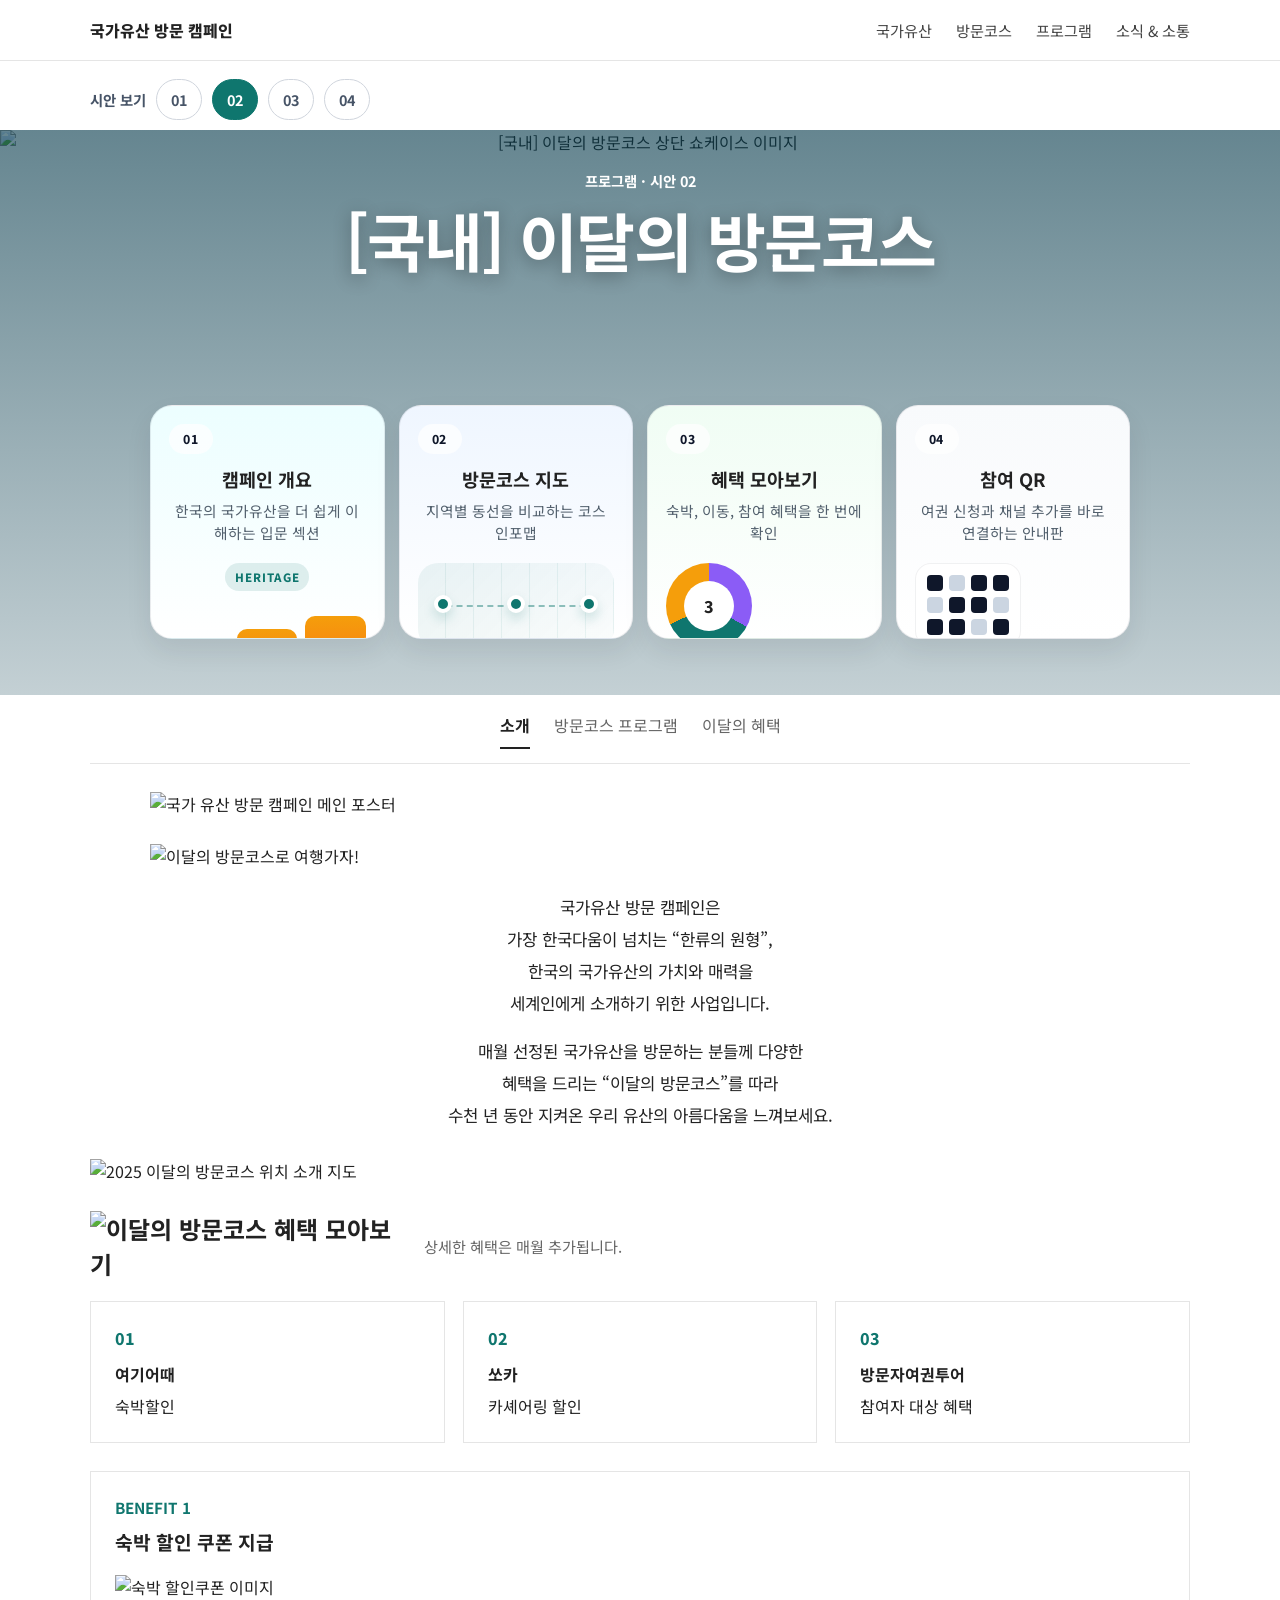
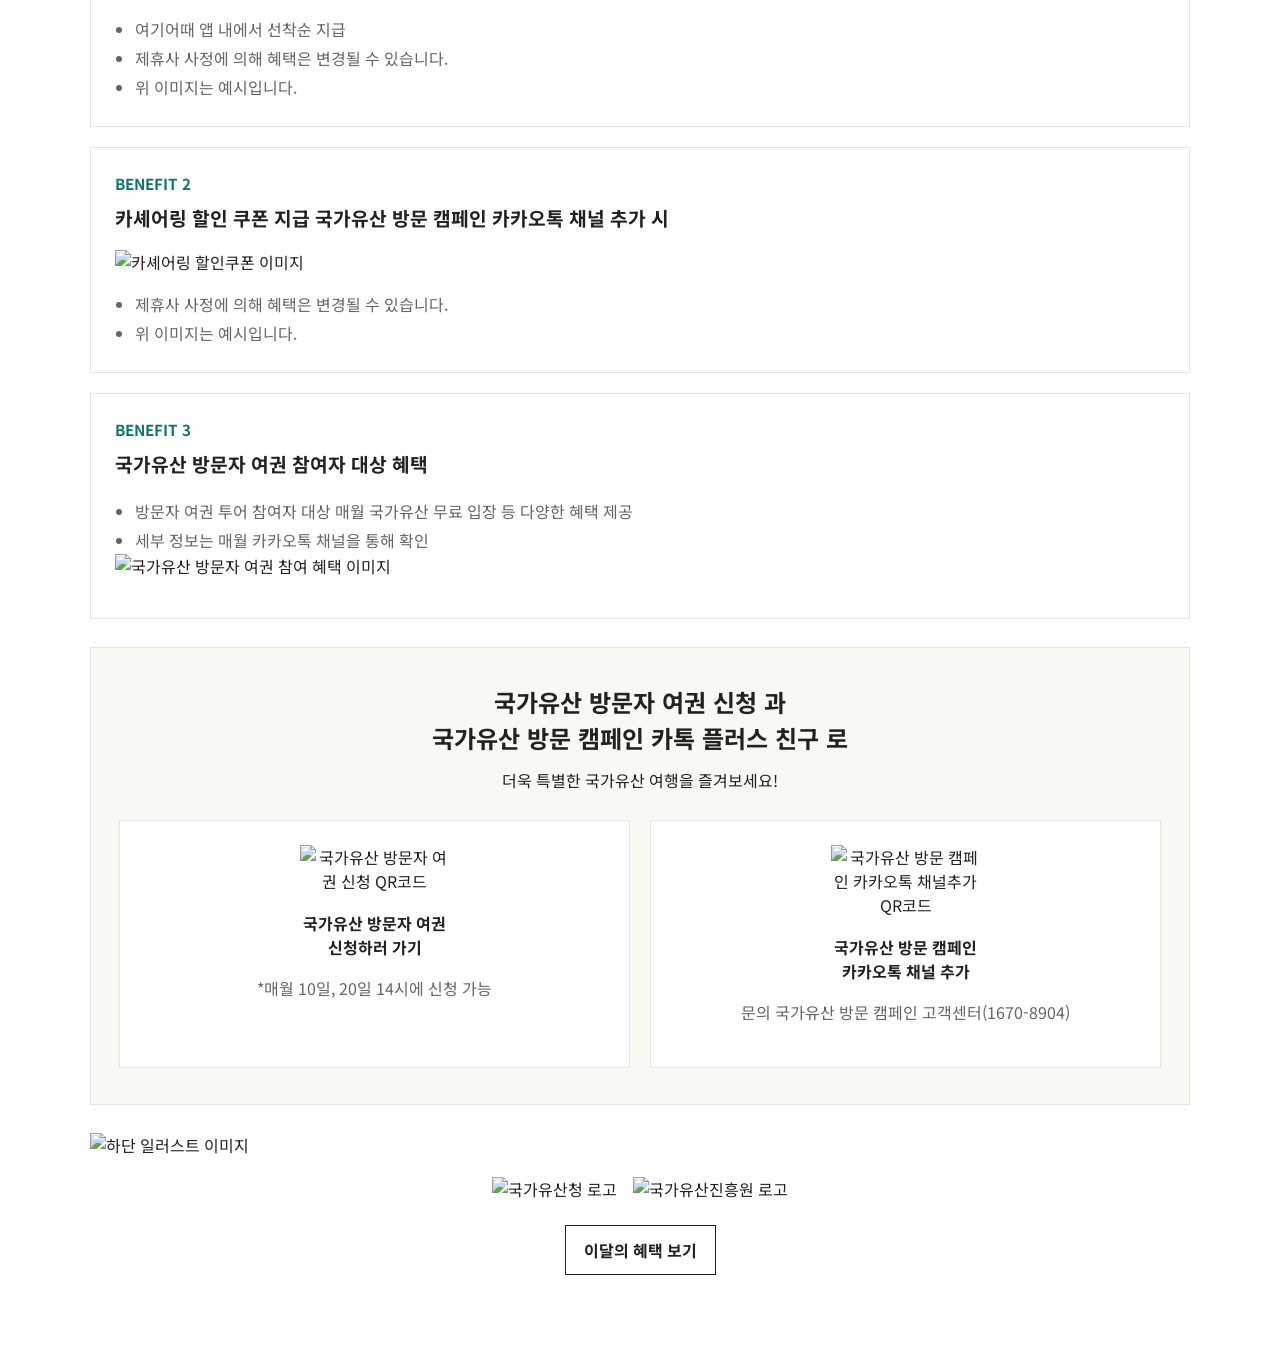
==== page2.html @ 218a5892 "Add four showcase concept pages" ====
<!DOCTYPE html>
<html lang="ko">
<head>
  <meta charset="UTF-8">
  <meta name="viewport" content="width=device-width, initial-scale=1.0">
  <title>시안 02 - [국내] 이달의 방문코스</title>
  <link rel="preconnect" href="https://fonts.googleapis.com">
  <link rel="preconnect" href="https://fonts.gstatic.com" crossorigin>
  <link href="https://fonts.googleapis.com/css2?family=Noto+Sans+KR:wght@400;500;700;800&display=swap" rel="stylesheet">
  <link rel="stylesheet" href="./styles.css">
</head>
<body class="variant-02">
  <header class="site-header">
    <div class="inner">
      <div class="brand">국가유산 방문 캠페인</div>
      <nav class="top-nav">
        <a href="#">국가유산</a>
        <a href="#">방문코스</a>
        <a href="#">프로그램</a>
        <a href="#">소식 &amp; 소통</a>
      </nav>
    </div>
  </header>

  <main class="inner page">
    <nav class="page-switcher" aria-label="시안 페이지 전환">
      <span class="page-switcher-label">시안 보기</span>
      <a href="./index.html">01</a>
      <a class="is-current" href="./page2.html">02</a>
      <a href="./page3.html">03</a>
      <a href="./page4.html">04</a>
    </nav>
    <section class="hero-banner">
      <img
        class="hero-banner-image"
        src="https://www.kh.or.kr/visit/common/getImg.do?key=menu&name=202504/1738727171166.jpg"
        alt="[국내] 이달의 방문코스 상단 쇼케이스 이미지"
      >
      <div class="hero-banner-overlay"></div>
      <div class="breadcrumb hero-breadcrumb">프로그램 · 시안 02</div>
      <h1 class="page-title hero-title">[국내] 이달의 방문코스</h1>
      <nav class="quick-links hero-quick-links" aria-label="페이지 바로가기">
        <a class="quick-card quick-card-overview" href="#section-overview">
          <span class="quick-card-step">01</span>
          <strong class="quick-card-title">캠페인 개요</strong>
          <p class="quick-card-copy">한국의 국가유산을 더 쉽게 이해하는 입문 섹션</p>
          <div class="quick-card-graphic" aria-hidden="true">
            <span class="metric-pill">HERITAGE</span>
            <div class="bar-chart">
              <span style="height: 52%"></span>
              <span style="height: 70%"></span>
              <span style="height: 86%"></span>
            </div>
            <div class="stat-row">
              <b>월간 코스</b>
              <strong>12+</strong>
            </div>
          </div>
        </a>
        <a class="quick-card quick-card-monthly" href="#section-monthly">
          <span class="quick-card-step">02</span>
          <strong class="quick-card-title">방문코스 지도</strong>
          <p class="quick-card-copy">지역별 동선을 비교하는 코스 인포맵</p>
          <div class="quick-card-graphic" aria-hidden="true">
            <div class="route-map">
              <span></span>
              <span></span>
              <span></span>
            </div>
            <div class="stat-row">
              <b>추천 권역</b>
              <strong>4개</strong>
            </div>
          </div>
        </a>
        <a class="quick-card quick-card-benefits" href="#section-benefits">
          <span class="quick-card-step">03</span>
          <strong class="quick-card-title">혜택 모아보기</strong>
          <p class="quick-card-copy">숙박, 이동, 참여 혜택을 한 번에 확인</p>
          <div class="quick-card-graphic" aria-hidden="true">
            <div class="donut-chart">
              <span>3</span>
            </div>
            <div class="legend-row">
              <i></i><b>숙박</b>
              <i></i><b>이동</b>
              <i></i><b>투어</b>
            </div>
          </div>
        </a>
        <a class="quick-card quick-card-qr" href="#section-qr">
          <span class="quick-card-step">04</span>
          <strong class="quick-card-title">참여 QR</strong>
          <p class="quick-card-copy">여권 신청과 채널 추가를 바로 연결하는 안내판</p>
          <div class="quick-card-graphic" aria-hidden="true">
            <div class="qr-grid">
              <span></span><span></span><span></span><span></span>
              <span></span><span></span><span></span><span></span>
              <span></span><span></span><span></span><span></span>
            </div>
            <div class="stat-row">
              <b>참여 동선</b>
              <strong>2 STEP</strong>
            </div>
          </div>
        </a>
      </nav>
    </section>

    <div class="tab-row">
      <a class="is-active" href="#">소개</a>
      <a href="#">방문코스 프로그램</a>
      <a href="#">이달의 혜택</a>
    </div>

    <section id="section-overview" class="poster-block">
      <img
        class="content-image poster-large"
        src="https://www.kh.or.kr/visit/resource/www/img/course_introduction_info_img1.png"
        alt="국가 유산 방문 캠페인 메인 포스터"
      >
    </section>

    <section class="intro-copy">
      <img
        class="content-image title-banner"
        src="https://www.kh.or.kr/visit/resource/www/img/course_introduction_info_title.png"
        alt="이달의 방문코스로 여행가자!"
      >
      <p>국가유산 방문 캠페인은</p>
      <p>가장 한국다움이 넘치는 “한류의 원형”,</p>
      <p>한국의 국가유산의 가치와 매력을</p>
      <p>세계인에게 소개하기 위한 사업입니다.</p>
      <p class="spacer"></p>
      <p>매월 선정된 국가유산을 방문하는 분들께 다양한</p>
      <p>혜택을 드리는 “이달의 방문코스”를 따라</p>
      <p>수천 년 동안 지켜온 우리 유산의 아름다움을 느껴보세요.</p>
    </section>

    <section id="section-monthly" class="map-block">
      <img
        class="content-image map-image"
        src="https://www.kh.or.kr/visit/resource/www/img/course_introduction_map_img1.png"
        alt="2025 이달의 방문코스 위치 소개 지도"
      >
    </section>

    <section id="section-benefits" class="benefit-overview">
      <h2>
        <img
          class="content-image inline-banner"
          src="https://www.kh.or.kr/visit/resource/www/img/course_introduction_coupon_title.png"
          alt="이달의 방문코스 혜택 모아보기"
        >
        <small>상세한 혜택은 매월 추가됩니다.</small>
      </h2>
      <div class="overview-grid">
        <article>
          <span class="num">01</span>
          <strong>여기어때</strong>
          <p>숙박할인</p>
        </article>
        <article>
          <span class="num">02</span>
          <strong>쏘카</strong>
          <p>카셰어링 할인</p>
        </article>
        <article>
          <span class="num">03</span>
          <strong>방문자여권투어</strong>
          <p>참여자 대상 혜택</p>
        </article>
      </div>
    </section>

    <section class="benefit-detail">
      <article class="benefit-card">
        <h3>BENEFIT 1</h3>
        <h4>숙박 할인 쿠폰 지급</h4>
        <img
          class="content-image coupon-image"
          src="https://www.kh.or.kr/visit/resource/www/img/course_introduction_coupon_img1.png"
          alt="숙박 할인쿠폰 이미지"
        >
        <ul>
          <li>여기어때 앱 내에서 선착순 지급</li>
          <li>제휴사 사정에 의해 혜택은 변경될 수 있습니다.</li>
          <li>위 이미지는 예시입니다.</li>
        </ul>
      </article>

      <article class="benefit-card">
        <h3>BENEFIT 2</h3>
        <h4>카셰어링 할인 쿠폰 지급 국가유산 방문 캠페인 카카오톡 채널 추가 시</h4>
        <img
          class="content-image coupon-image"
          src="https://www.kh.or.kr/visit/resource/www/img/course_introduction_coupon_img2.png"
          alt="카셰어링 할인쿠폰 이미지"
        >
        <ul>
          <li>제휴사 사정에 의해 혜택은 변경될 수 있습니다.</li>
          <li>위 이미지는 예시입니다.</li>
        </ul>
      </article>

      <article class="benefit-card">
        <h3>BENEFIT 3</h3>
        <h4>국가유산 방문자 여권 참여자 대상 혜택</h4>
        <ul>
          <li>방문자 여권 투어 참여자 대상 매월 국가유산 무료 입장 등 다양한 혜택 제공</li>
          <li>세부 정보는 매월 카카오톡 채널을 통해 확인</li>
        </ul>
        <img
          class="content-image passport-image"
          src="https://www.kh.or.kr/visit/resource/www/img/course_introduction_coupon_img3.png"
          alt="국가유산 방문자 여권 참여 혜택 이미지"
        >
      </article>
    </section>

    <section id="section-qr" class="join-block">
      <h2>국가유산 방문자 여권 신청 과<br>국가유산 방문 캠페인 카톡 플러스 친구 로</h2>
      <p>더욱 특별한 국가유산 여행을 즐겨보세요!</p>
      <div class="join-grid">
        <article class="join-card">
          <img
            class="qr-image"
            src="https://www.kh.or.kr/visit/resource/www/img/course_introduction_qr_img1.png"
            alt="국가유산 방문자 여권 신청 QR코드"
          >
          <strong>국가유산 방문자 여권<br>신청하러 가기</strong>
          <p>*매월 10일, 20일 14시에 신청 가능</p>
        </article>
        <article class="join-card">
          <img
            class="qr-image"
            src="https://www.kh.or.kr/visit/resource/www/img/course_introduction_qr_img2.png"
            alt="국가유산 방문 캠페인 카카오톡 채널추가 QR코드"
          >
          <strong>국가유산 방문 캠페인<br>카카오톡 채널 추가</strong>
          <p>문의 국가유산 방문 캠페인 고객센터(1670-8904)</p>
        </article>
      </div>
    </section>

    <section class="footer-logos">
      <img
        class="content-image tree-image"
        src="https://www.kh.or.kr/visit/resource/www/img/course_introduction_f_icon1.png"
        alt="하단 일러스트 이미지"
      >
      <div class="logo-row">
        <img
          class="content-image footer-logo"
          src="https://www.kh.or.kr/visit/resource/www/img/course_introduction_f_icon2.png"
          alt="국가유산청 로고"
        >
        <img
          class="content-image footer-logo"
          src="https://www.kh.or.kr/visit/resource/www/img/course_introduction_f_icon3.png"
          alt="국가유산진흥원 로고"
        >
      </div>
      <a class="benefit-link" href="#">이달의 혜택 보기</a>
    </section>
  </main>
</body>
</html>
---- styles.css ----
:root {
  --bg: #fff;
  --text: #222;
  --muted: #666;
  --line: #e5e5e5;
  --accent: #0f766e;
}

* {
  box-sizing: border-box;
}

body {
  margin: 0;
  color: var(--text);
  font-family: "Noto Sans KR", sans-serif;
  background: var(--bg);
  scroll-behavior: smooth;
}

a {
  color: inherit;
  text-decoration: none;
}

.inner {
  width: min(1100px, calc(100% - 32px));
  margin: 0 auto;
}

.site-header {
  border-bottom: 1px solid var(--line);
  background: #fff;
}

.site-header .inner {
  display: flex;
  align-items: center;
  justify-content: space-between;
  gap: 20px;
  padding: 18px 0;
}

.brand {
  font-weight: 800;
}

.top-nav {
  display: flex;
  gap: 24px;
  color: #444;
  font-size: 0.95rem;
}

.page {
  padding: 0 0 80px;
}

.page-switcher {
  display: flex;
  flex-wrap: wrap;
  gap: 10px;
  align-items: center;
  margin: 18px 0 10px;
}

.page-switcher-label {
  color: #475467;
  font-size: 0.9rem;
  font-weight: 700;
}

.page-switcher a {
  padding: 9px 14px;
  border: 1px solid #d0d5dd;
  border-radius: 999px;
  background: #fff;
  color: #475467;
  font-size: 0.9rem;
  font-weight: 700;
}

.page-switcher a.is-current {
  border-color: var(--accent);
  background: var(--accent);
  color: #fff;
}

.hero-banner {
  position: relative;
  overflow: hidden;
  display: flex;
  flex-direction: column;
  justify-content: center;
  align-items: center;
  min-height: clamp(360px, 42vw, 520px);
  margin-left: calc(50% - 50vw);
  margin-right: calc(50% - 50vw);
  padding: 40px 24px 56px;
  text-align: center;
}

.hero-banner-image,
.hero-banner-overlay {
  position: absolute;
  inset: 0;
}

.hero-banner-image {
  width: 100%;
  height: 100%;
  object-fit: cover;
}

.hero-banner-overlay {
  background: linear-gradient(rgba(0, 0, 0, 0.38), rgba(0, 0, 0, 0.24));
}

body.variant-02 .hero-banner-overlay {
  background: linear-gradient(rgba(7, 59, 76, 0.62), rgba(7, 59, 76, 0.24));
}

body.variant-03 .hero-banner-overlay {
  background: linear-gradient(rgba(58, 28, 113, 0.5), rgba(20, 24, 82, 0.2));
}

body.variant-04 .hero-banner-overlay {
  background: linear-gradient(rgba(120, 53, 15, 0.42), rgba(20, 83, 45, 0.22));
}

.breadcrumb {
  color: var(--muted);
  font-size: 0.95rem;
}

.hero-breadcrumb,
.hero-title {
  color: #fff;
}

.hero-breadcrumb,
.hero-title {
  position: relative;
  z-index: 1;
}

.hero-breadcrumb {
  margin-bottom: 12px;
  font-size: 0.9rem;
  font-weight: 700;
}

.page-title {
  margin: 10px 0 0;
  font-size: 2rem;
}

.hero-title {
  margin: 0;
  font-size: clamp(2.2rem, 5vw, 4.25rem);
  line-height: 1.15;
  letter-spacing: -0.03em;
  text-shadow: 0 4px 18px rgba(0, 0, 0, 0.32);
}

.tab-row {
  display: flex;
  justify-content: center;
  gap: 24px;
  padding: 18px 0 14px;
  border-bottom: 1px solid var(--line);
}

.tab-row a {
  padding-bottom: 10px;
  color: var(--muted);
}

.tab-row .is-active {
  color: var(--text);
  font-weight: 700;
  border-bottom: 2px solid var(--text);
}

.quick-links {
  display: grid;
  grid-template-columns: repeat(4, minmax(0, 1fr));
  gap: 14px;
}

.hero-quick-links {
  position: relative;
  z-index: 1;
  width: min(980px, 100%);
  margin-top: 128px;
}

.quick-card {
  position: relative;
  display: flex;
  flex-direction: column;
  aspect-ratio: 1 / 1;
  min-height: 0;
  padding: 18px;
  overflow: hidden;
  border: 1px solid rgba(17, 24, 39, 0.08);
  border-radius: 22px;
  box-shadow: 0 12px 26px rgba(20, 28, 35, 0.08);
  transition: transform 0.2s ease, box-shadow 0.2s ease, border-color 0.2s ease;
}

.quick-card:hover {
  transform: translateY(-4px);
  border-color: rgba(15, 118, 110, 0.26);
  box-shadow: 0 18px 38px rgba(20, 28, 35, 0.14);
}

.quick-card-overview {
  background: linear-gradient(180deg, #fefaf3, #fff);
}

.quick-card-monthly {
  background: linear-gradient(180deg, #f3fbf9, #fff);
}

.quick-card-benefits {
  background: linear-gradient(180deg, #f7f4ff, #fff);
}

.quick-card-qr {
  background: linear-gradient(180deg, #f3f8ff, #fff);
}

body.variant-02 .quick-card-overview {
  background: linear-gradient(180deg, #ecfeff, #fff);
}

body.variant-02 .quick-card-monthly {
  background: linear-gradient(180deg, #eff6ff, #fff);
}

body.variant-02 .quick-card-benefits {
  background: linear-gradient(180deg, #f0fdf4, #fff);
}

body.variant-02 .quick-card-qr {
  background: linear-gradient(180deg, #f8fafc, #fff);
}

body.variant-03 .quick-card-overview {
  background: linear-gradient(180deg, #fff1f2, #fff);
}

body.variant-03 .quick-card-monthly {
  background: linear-gradient(180deg, #faf5ff, #fff);
}

body.variant-03 .quick-card-benefits {
  background: linear-gradient(180deg, #fef3c7, #fff);
}

body.variant-03 .quick-card-qr {
  background: linear-gradient(180deg, #eef2ff, #fff);
}

body.variant-04 .quick-card-overview {
  background: linear-gradient(180deg, #fffbeb, #fff);
}

body.variant-04 .quick-card-monthly {
  background: linear-gradient(180deg, #ecfccb, #fff);
}

body.variant-04 .quick-card-benefits {
  background: linear-gradient(180deg, #ede9fe, #fff);
}

body.variant-04 .quick-card-qr {
  background: linear-gradient(180deg, #f0f9ff, #fff);
}

.quick-card-step {
  display: inline-flex;
  align-items: center;
  justify-content: center;
  width: fit-content;
  min-width: 44px;
  padding: 6px 10px;
  border-radius: 999px;
  background: rgba(255, 255, 255, 0.72);
  color: #0f172a;
  font-size: 0.76rem;
  font-weight: 800;
  letter-spacing: 0.08em;
}

.quick-card-title {
  display: block;
  margin-top: 14px;
  font-size: 1.15rem;
  line-height: 1.3;
}

.quick-card-copy {
  margin: 8px 0 0;
  color: #52606d;
  font-size: 0.92rem;
  line-height: 1.55;
}

.quick-card-graphic {
  margin-top: auto;
  padding-top: 18px;
}

.metric-pill {
  display: inline-flex;
  padding: 6px 10px;
  border-radius: 999px;
  background: rgba(15, 118, 110, 0.12);
  color: var(--accent);
  font-size: 0.72rem;
  font-weight: 800;
  letter-spacing: 0.08em;
}

.bar-chart {
  display: flex;
  align-items: end;
  gap: 8px;
  height: 78px;
  margin-top: 14px;
}

.bar-chart span {
  flex: 1;
  border-radius: 10px 10px 4px 4px;
  background: linear-gradient(180deg, #f59e0b, #f97316);
}

.route-map {
  position: relative;
  height: 86px;
  border-radius: 20px;
  background:
    linear-gradient(135deg, rgba(15, 118, 110, 0.08), rgba(15, 118, 110, 0.02)),
    repeating-linear-gradient(90deg, transparent 0 27px, rgba(15, 118, 110, 0.08) 27px 28px);
}

.route-map::before {
  position: absolute;
  left: 18px;
  right: 18px;
  top: 42px;
  height: 2px;
  border-top: 2px dashed rgba(15, 118, 110, 0.45);
  content: "";
}

.route-map span {
  position: absolute;
  top: 32px;
  width: 18px;
  height: 18px;
  border: 4px solid #fff;
  border-radius: 50%;
  background: #0f766e;
  box-shadow: 0 6px 12px rgba(15, 118, 110, 0.18);
}

.route-map span:nth-child(1) {
  left: 16px;
}

.route-map span:nth-child(2) {
  left: calc(50% - 9px);
}

.route-map span:nth-child(3) {
  right: 16px;
}

.donut-chart {
  display: grid;
  place-items: center;
  width: 86px;
  height: 86px;
  margin-bottom: 12px;
  border-radius: 50%;
  background: conic-gradient(#8b5cf6 0 33%, #0f766e 33% 68%, #f59e0b 68% 100%);
}

.donut-chart span {
  display: grid;
  place-items: center;
  width: 50px;
  height: 50px;
  border-radius: 50%;
  background: #fff;
  font-weight: 800;
}

.legend-row {
  display: grid;
  grid-template-columns: repeat(3, auto);
  gap: 8px 10px;
  align-items: center;
  color: #475467;
  font-size: 0.82rem;
}

.legend-row i {
  width: 10px;
  height: 10px;
  border-radius: 50%;
  background: #8b5cf6;
}

.legend-row i:nth-of-type(2) {
  background: #0f766e;
}

.legend-row i:nth-of-type(3) {
  background: #f59e0b;
}

.qr-grid {
  display: grid;
  grid-template-columns: repeat(4, 16px);
  gap: 6px;
  width: fit-content;
  padding: 12px;
  border-radius: 16px;
  background: #fff;
  box-shadow: inset 0 0 0 1px rgba(15, 23, 42, 0.06);
}

.qr-grid span {
  width: 16px;
  height: 16px;
  border-radius: 4px;
  background: #0f172a;
}

.qr-grid span:nth-child(2),
.qr-grid span:nth-child(5),
.qr-grid span:nth-child(8),
.qr-grid span:nth-child(11) {
  background: #cbd5e1;
}

.stat-row {
  display: flex;
  align-items: end;
  justify-content: space-between;
  margin-top: 14px;
  padding-top: 12px;
  border-top: 1px solid rgba(15, 23, 42, 0.08);
}

.stat-row b {
  color: #52606d;
  font-size: 0.82rem;
}

.stat-row strong {
  font-size: 1.1rem;
  letter-spacing: -0.02em;
}

.poster-block,
.map-block,
.benefit-overview,
.benefit-detail,
.join-block,
.footer-logos,
.intro-copy {
  margin-top: 28px;
}

.content-image {
  display: block;
  max-width: 100%;
}

.poster-large,
.title-banner {
  width: 100%;
  max-width: 980px;
  margin: 0 auto;
}

.title-banner {
  margin-bottom: 24px;
}

.intro-copy p {
  margin: 0;
  line-height: 1.9;
  text-align: center;
  font-size: 1.05rem;
}

.intro-copy .spacer {
  height: 16px;
}

.map-image {
  width: 100%;
}

.benefit-overview h2 {
  display: flex;
  align-items: center;
  gap: 14px;
  flex-wrap: wrap;
  margin: 0 0 20px;
}

.inline-banner {
  width: 320px;
}

.benefit-overview small {
  color: var(--muted);
  font-size: 0.95rem;
  font-weight: 400;
}

.overview-grid {
  display: grid;
  grid-template-columns: repeat(3, 1fr);
  gap: 18px;
}

.overview-grid article,
.benefit-card,
.join-card {
  padding: 24px;
  border: 1px solid var(--line);
  background: #fff;
}

.num {
  display: inline-block;
  margin-bottom: 12px;
  color: var(--accent);
  font-weight: 800;
}

.overview-grid strong,
.benefit-card h4,
.join-card strong {
  display: block;
}

.overview-grid p {
  margin: 8px 0 0;
}

.benefit-detail {
  display: grid;
  gap: 20px;
}

.benefit-card h3 {
  margin: 0 0 10px;
  color: var(--accent);
  font-size: 0.95rem;
}

.benefit-card h4 {
  margin: 0 0 18px;
  font-size: 1.2rem;
  line-height: 1.5;
}

.coupon-image,
.passport-image {
  width: auto;
  max-width: 100%;
  margin-bottom: 16px;
}

.benefit-card ul {
  margin: 0;
  padding-left: 20px;
  color: var(--muted);
  line-height: 1.8;
}

.join-block {
  padding: 36px 28px;
  background: #faf8f2;
  border: 1px solid var(--line);
}

.join-block h2 {
  margin: 0;
  text-align: center;
  line-height: 1.5;
}

.join-block > p {
  margin: 12px 0 0;
  text-align: center;
}

.join-grid {
  display: grid;
  grid-template-columns: repeat(2, 1fr);
  gap: 20px;
  margin-top: 28px;
}

.join-card {
  text-align: center;
}

.qr-image {
  display: block;
  width: 150px;
  max-width: 100%;
  margin: 0 auto 18px;
}

.join-card p {
  color: var(--muted);
  line-height: 1.7;
}

.tree-image {
  width: auto;
  max-width: 100%;
  margin: 0 auto;
}

.logo-row {
  display: flex;
  justify-content: center;
  gap: 16px;
  margin-top: 20px;
}

.footer-logo {
  width: auto;
  max-height: 56px;
}

.benefit-link {
  display: block;
  width: fit-content;
  margin: 24px auto 0;
  padding: 12px 18px;
  border: 1px solid #222;
  font-weight: 700;
}

@media (max-width: 768px) {
  .top-nav,
  .tab-row,
  .overview-grid,
  .join-grid,
  .quick-links {
    display: grid;
    grid-template-columns: 1fr;
  }

  .site-header .inner {
    align-items: flex-start;
    flex-direction: column;
  }

  .page-switcher {
    gap: 8px;
  }

  .hero-banner {
    min-height: 280px;
    padding: 28px 18px 36px;
  }

  .hero-quick-links {
    margin-top: 120px;
  }

  .quick-card {
    min-height: 0;
  }
}
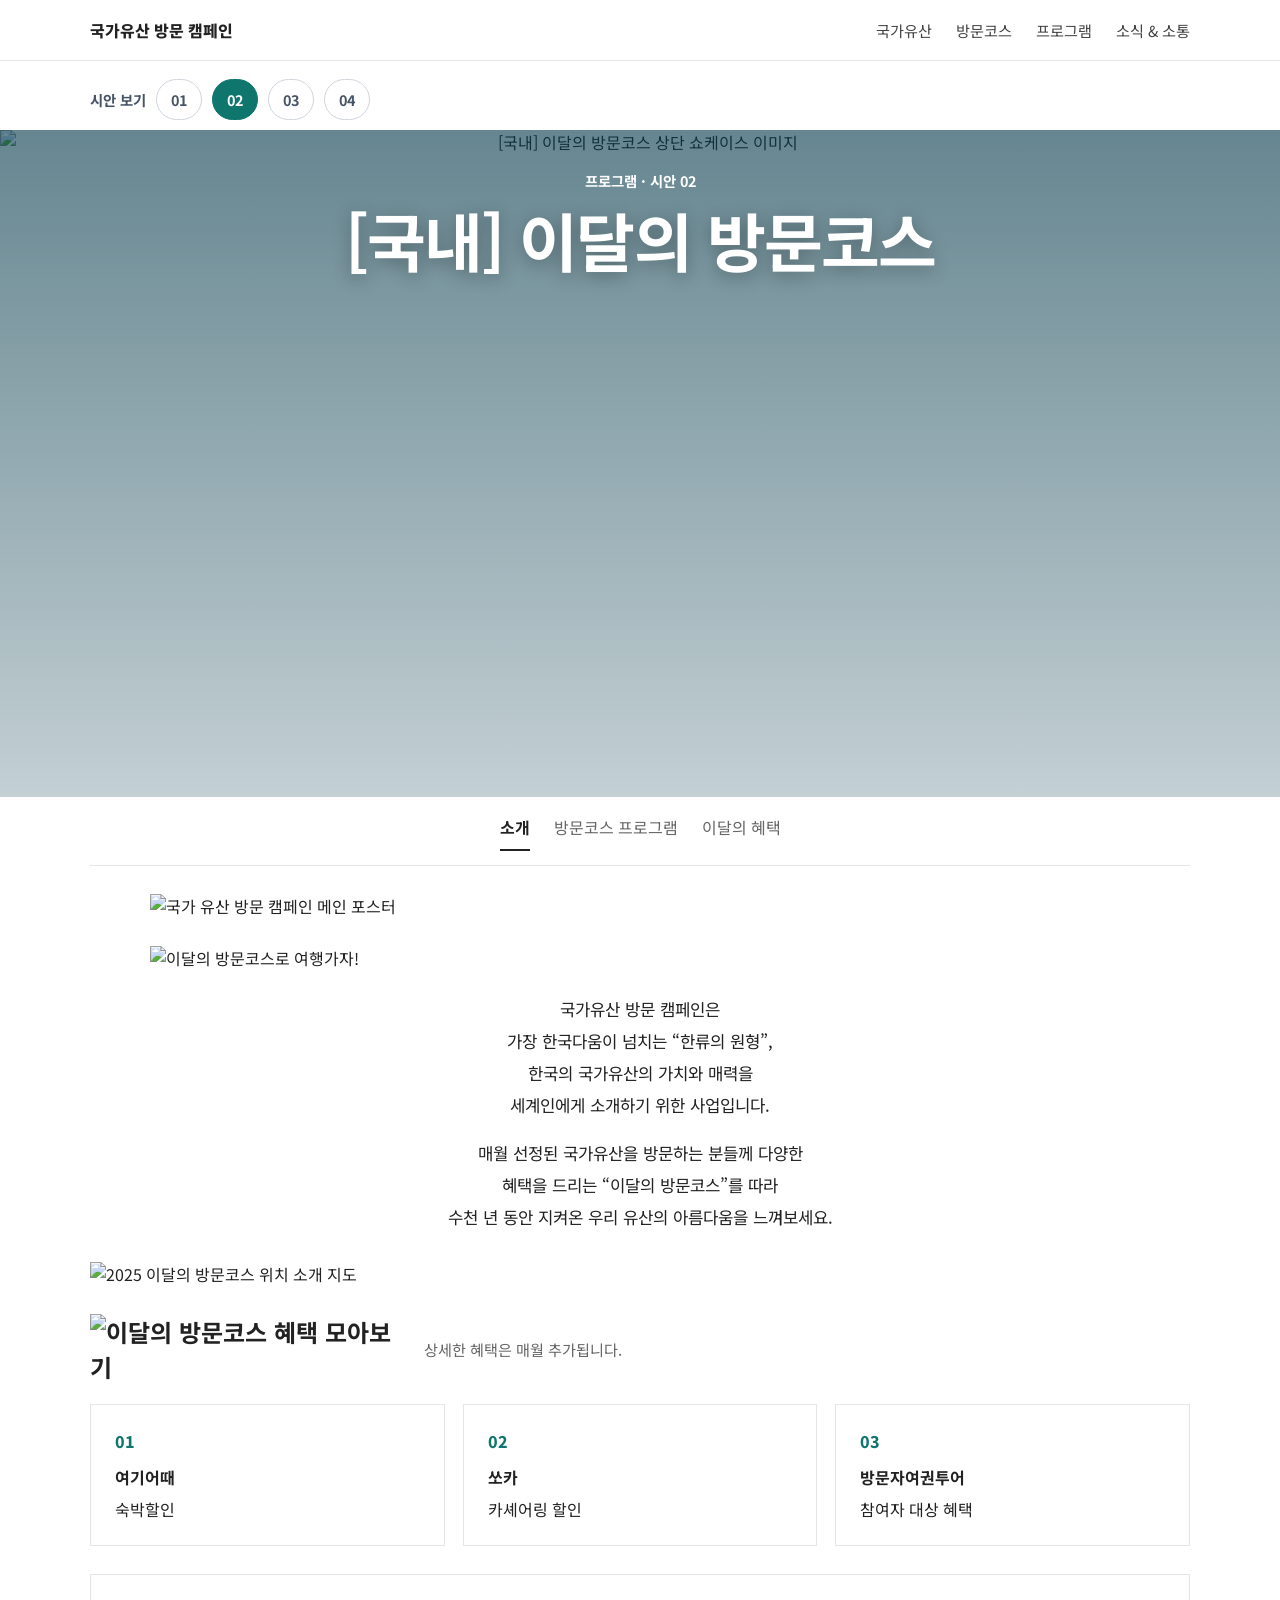
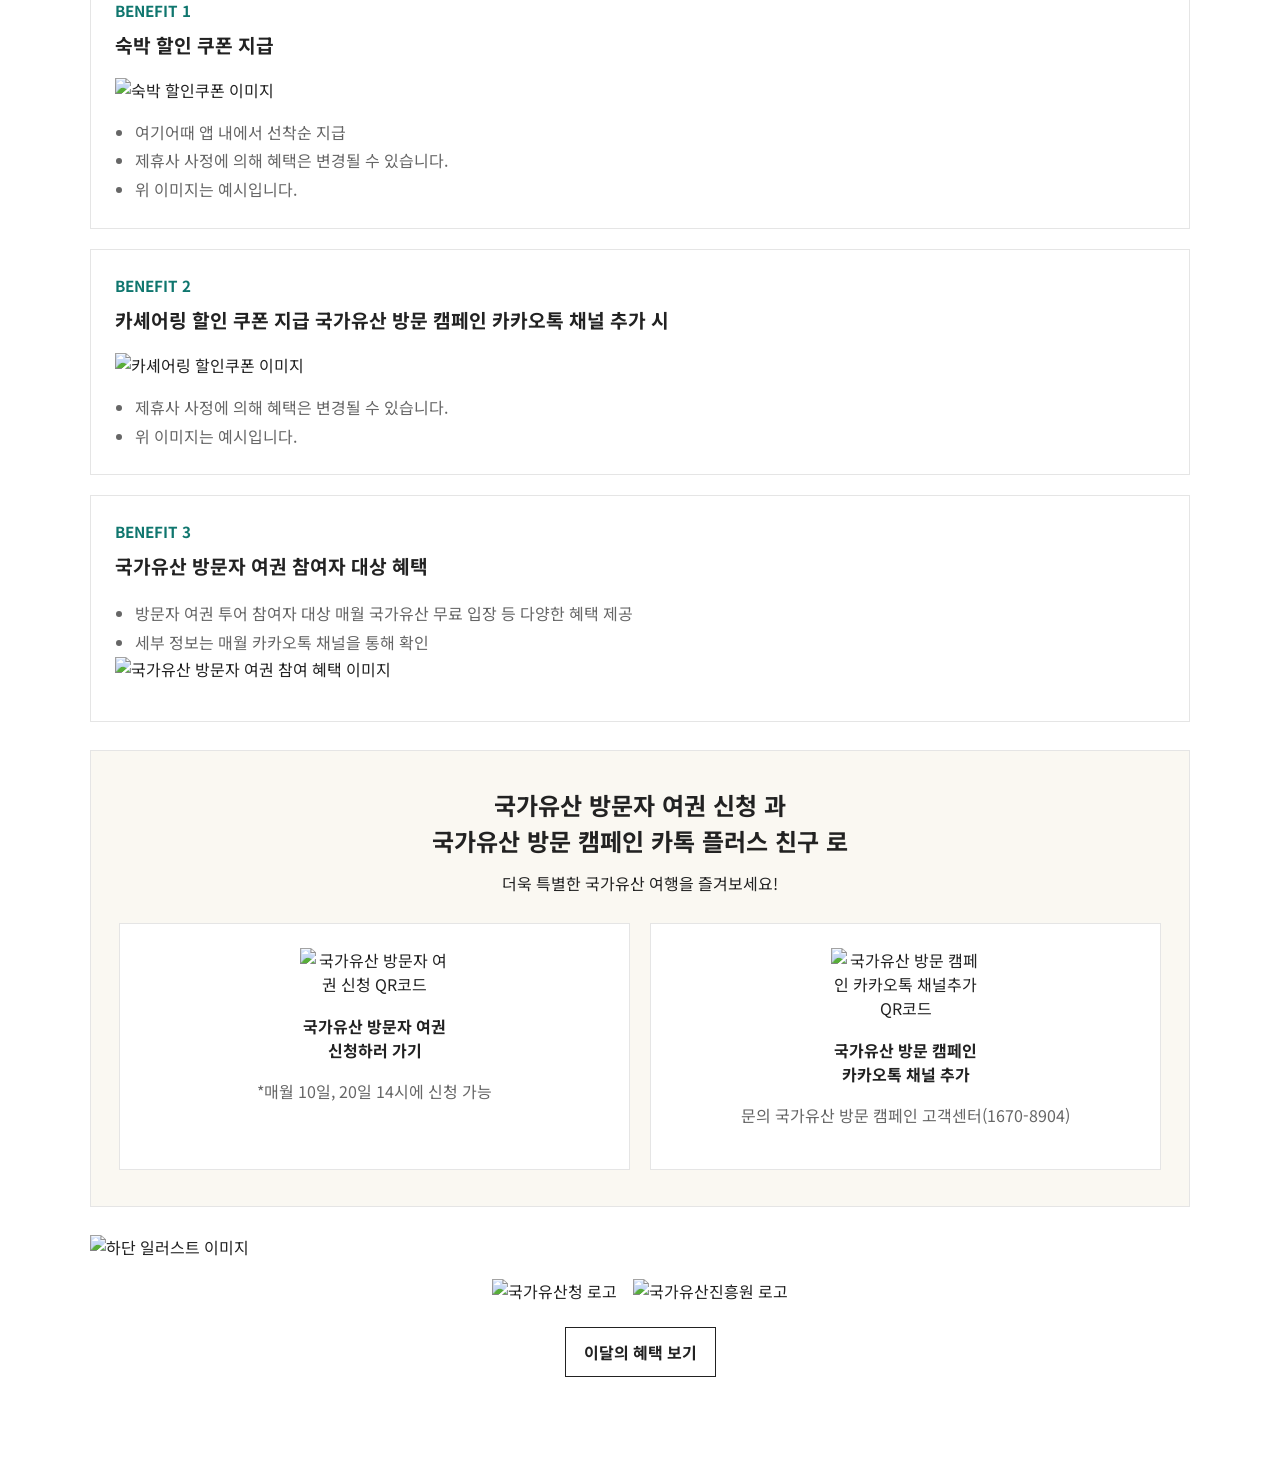
==== commit 3eb95e18: "Convert concept 02 into rolling showcase" ====
--- a/page2.html
+++ b/page2.html
@@ -39,72 +39,123 @@
       <div class="hero-banner-overlay"></div>
       <div class="breadcrumb hero-breadcrumb">프로그램 · 시안 02</div>
       <h1 class="page-title hero-title">[국내] 이달의 방문코스</h1>
-      <nav class="quick-links hero-quick-links" aria-label="페이지 바로가기">
-        <a class="quick-card quick-card-overview" href="#section-overview">
-          <span class="quick-card-step">01</span>
-          <strong class="quick-card-title">캠페인 개요</strong>
-          <p class="quick-card-copy">한국의 국가유산을 더 쉽게 이해하는 입문 섹션</p>
-          <div class="quick-card-graphic" aria-hidden="true">
-            <span class="metric-pill">HERITAGE</span>
-            <div class="bar-chart">
-              <span style="height: 52%"></span>
-              <span style="height: 70%"></span>
-              <span style="height: 86%"></span>
-            </div>
-            <div class="stat-row">
-              <b>월간 코스</b>
-              <strong>12+</strong>
-            </div>
-          </div>
-        </a>
-        <a class="quick-card quick-card-monthly" href="#section-monthly">
-          <span class="quick-card-step">02</span>
-          <strong class="quick-card-title">방문코스 지도</strong>
-          <p class="quick-card-copy">지역별 동선을 비교하는 코스 인포맵</p>
-          <div class="quick-card-graphic" aria-hidden="true">
-            <div class="route-map">
-              <span></span>
-              <span></span>
-              <span></span>
-            </div>
-            <div class="stat-row">
-              <b>추천 권역</b>
-              <strong>4개</strong>
-            </div>
-          </div>
-        </a>
-        <a class="quick-card quick-card-benefits" href="#section-benefits">
-          <span class="quick-card-step">03</span>
-          <strong class="quick-card-title">혜택 모아보기</strong>
-          <p class="quick-card-copy">숙박, 이동, 참여 혜택을 한 번에 확인</p>
-          <div class="quick-card-graphic" aria-hidden="true">
-            <div class="donut-chart">
-              <span>3</span>
-            </div>
-            <div class="legend-row">
-              <i></i><b>숙박</b>
-              <i></i><b>이동</b>
-              <i></i><b>투어</b>
-            </div>
-          </div>
-        </a>
-        <a class="quick-card quick-card-qr" href="#section-qr">
-          <span class="quick-card-step">04</span>
-          <strong class="quick-card-title">참여 QR</strong>
-          <p class="quick-card-copy">여권 신청과 채널 추가를 바로 연결하는 안내판</p>
-          <div class="quick-card-graphic" aria-hidden="true">
-            <div class="qr-grid">
-              <span></span><span></span><span></span><span></span>
-              <span></span><span></span><span></span><span></span>
-              <span></span><span></span><span></span><span></span>
-            </div>
-            <div class="stat-row">
-              <b>참여 동선</b>
-              <strong>2 STEP</strong>
-            </div>
-          </div>
-        </a>
-      </nav>
+      <section class="rolling-showcase" aria-label="쇼케이스 롤링 배너">
+        <article class="rolling-slide rolling-slide-overview">
+          <div class="rolling-copy">
+            <span class="rolling-eyebrow">01 EXPERIENCE</span>
+            <h2>캠페인 개요</h2>
+            <p>이달의 방문코스 전체 흐름과 핵심 메시지를 큰 화면에서 먼저 보여주는 인트로 시안입니다.</p>
+            <strong>#HERITAGE INTRO</strong>
+          </div>
+          <div class="rolling-visual rolling-visual-overview" aria-hidden="true">
+            <div class="visual-panel visual-panel-wide">
+              <span class="metric-pill">MONTHLY FLOW</span>
+              <div class="bar-chart">
+                <span style="height: 38%"></span>
+                <span style="height: 54%"></span>
+                <span style="height: 72%"></span>
+                <span style="height: 88%"></span>
+              </div>
+            </div>
+            <div class="visual-panel visual-panel-tall">
+              <div class="stat-row">
+                <b>대표 코스</b>
+                <strong>12+</strong>
+              </div>
+              <div class="mini-grid">
+                <span></span><span></span><span></span><span></span>
+              </div>
+            </div>
+          </div>
+        </article>
+
+        <article class="rolling-slide rolling-slide-monthly">
+          <div class="rolling-copy">
+            <span class="rolling-eyebrow">02 ROUTE MAP</span>
+            <h2>방문코스 지도</h2>
+            <p>권역별 이동 동선과 주요 포인트를 강조해서 방문 흐름이 한눈에 보이도록 구성한 시안입니다.</p>
+            <strong>#REGION MAP</strong>
+          </div>
+          <div class="rolling-visual rolling-visual-map" aria-hidden="true">
+            <div class="visual-panel visual-panel-wide">
+              <div class="route-map route-map-large">
+                <span></span>
+                <span></span>
+                <span></span>
+              </div>
+            </div>
+            <div class="visual-panel visual-panel-tall">
+              <div class="route-stack">
+                <span></span>
+                <span></span>
+                <span></span>
+              </div>
+              <div class="stat-row">
+                <b>추천 권역</b>
+                <strong>4개</strong>
+              </div>
+            </div>
+          </div>
+        </article>
+
+        <article class="rolling-slide rolling-slide-benefits">
+          <div class="rolling-copy">
+            <span class="rolling-eyebrow">03 SPECIAL BENEFIT</span>
+            <h2>혜택 모아보기</h2>
+            <p>숙박, 이동, 참여 혜택의 비중을 크게 보여주면서 제휴 혜택을 빠르게 인지하게 만드는 시안입니다.</p>
+            <strong>#BENEFIT BOARD</strong>
+          </div>
+          <div class="rolling-visual rolling-visual-benefit" aria-hidden="true">
+            <div class="visual-panel visual-panel-wide">
+              <div class="donut-chart donut-chart-large">
+                <span>3</span>
+              </div>
+              <div class="legend-row legend-row-wide">
+                <i></i><b>숙박</b>
+                <i></i><b>이동</b>
+                <i></i><b>투어</b>
+              </div>
+            </div>
+            <div class="visual-panel visual-panel-tall">
+              <div class="benefit-ticket">
+                <em>COUPON</em>
+                <strong>20,000</strong>
+              </div>
+            </div>
+          </div>
+        </article>
+
+        <article class="rolling-slide rolling-slide-qr">
+          <div class="rolling-copy">
+            <span class="rolling-eyebrow">04 QR ENTRY</span>
+            <h2>참여 QR</h2>
+            <p>방문자 여권 신청과 카카오톡 채널 연결을 메인 행동으로 두고 진입 동선을 직접 안내하는 시안입니다.</p>
+            <strong>#2 STEP ENTRY</strong>
+          </div>
+          <div class="rolling-visual rolling-visual-qr" aria-hidden="true">
+            <div class="visual-panel visual-panel-wide">
+              <div class="qr-grid qr-grid-large">
+                <span></span><span></span><span></span><span></span><span></span><span></span>
+                <span></span><span></span><span></span><span></span><span></span><span></span>
+                <span></span><span></span><span></span><span></span><span></span><span></span>
+                <span></span><span></span><span></span><span></span><span></span><span></span>
+                <span></span><span></span><span></span><span></span><span></span><span></span>
+                <span></span><span></span><span></span><span></span><span></span><span></span>
+              </div>
+            </div>
+            <div class="visual-panel visual-panel-tall">
+              <div class="step-board">
+                <span>STEP 1</span>
+                <span>STEP 2</span>
+              </div>
+              <div class="stat-row">
+                <b>참여 동선</b>
+                <strong>2 STEP</strong>
+              </div>
+            </div>
+          </div>
+        </article>
+      </section>
     </section>
 
     <div class="tab-row">
--- a/styles.css
+++ b/styles.css
@@ -120,6 +120,11 @@
   background: linear-gradient(rgba(7, 59, 76, 0.62), rgba(7, 59, 76, 0.24));
 }
 
+body.variant-02 .hero-banner {
+  align-items: stretch;
+  padding-bottom: 72px;
+}
+
 body.variant-03 .hero-banner-overlay {
   background: linear-gradient(rgba(58, 28, 113, 0.5), rgba(20, 24, 82, 0.2));
 }
@@ -193,6 +198,245 @@
   z-index: 1;
   width: min(980px, 100%);
   margin-top: 128px;
+}
+
+.rolling-showcase {
+  position: relative;
+  z-index: 1;
+  width: min(1240px, 100%);
+  height: min(31vw, 430px);
+  min-height: 340px;
+  margin-top: 52px;
+}
+
+.rolling-slide {
+  position: absolute;
+  inset: 0;
+  display: grid;
+  grid-template-columns: minmax(240px, 0.9fr) minmax(0, 1.6fr);
+  gap: 20px;
+  align-items: stretch;
+  padding: 26px 30px;
+  border-radius: 28px;
+  background: linear-gradient(90deg, rgba(252, 237, 242, 0.96), rgba(234, 243, 255, 0.9));
+  box-shadow: 0 28px 60px rgba(5, 26, 46, 0.2);
+  opacity: 0;
+  transform: translateY(16px) scale(0.985);
+  animation: rolling-showcase 16s infinite;
+  pointer-events: none;
+}
+
+.rolling-slide:nth-child(2) {
+  animation-delay: 4s;
+}
+
+.rolling-slide:nth-child(3) {
+  animation-delay: 8s;
+}
+
+.rolling-slide:nth-child(4) {
+  animation-delay: 12s;
+}
+
+.rolling-copy {
+  display: flex;
+  flex-direction: column;
+  justify-content: center;
+  color: #111827;
+  text-align: left;
+}
+
+.rolling-copy h2 {
+  margin: 0 0 16px;
+  font-size: clamp(2rem, 3.6vw, 3.4rem);
+  line-height: 1.05;
+  letter-spacing: -0.04em;
+}
+
+.rolling-copy p {
+  margin: 0;
+  font-size: 1rem;
+  line-height: 1.6;
+}
+
+.rolling-copy strong {
+  margin-top: 14px;
+  color: #667085;
+  font-size: 1rem;
+}
+
+.rolling-eyebrow {
+  margin-bottom: 18px;
+  color: #f43f5e;
+  font-size: 0.92rem;
+  font-weight: 800;
+  letter-spacing: 0.08em;
+}
+
+.rolling-visual {
+  display: grid;
+  grid-template-columns: minmax(0, 1.25fr) minmax(220px, 0.75fr);
+  gap: 18px;
+}
+
+.visual-panel {
+  display: flex;
+  flex-direction: column;
+  justify-content: center;
+  border-radius: 24px;
+  overflow: hidden;
+  background: rgba(255, 255, 255, 0.86);
+  box-shadow: inset 0 0 0 1px rgba(15, 23, 42, 0.05);
+}
+
+.visual-panel-wide {
+  padding: 28px;
+}
+
+.visual-panel-tall {
+  padding: 24px;
+}
+
+.rolling-visual-overview .bar-chart {
+  height: 180px;
+}
+
+.mini-grid {
+  display: grid;
+  grid-template-columns: repeat(2, 1fr);
+  gap: 10px;
+  margin-top: 18px;
+}
+
+.mini-grid span {
+  aspect-ratio: 1 / 1;
+  border-radius: 16px;
+  background: linear-gradient(135deg, rgba(15, 118, 110, 0.14), rgba(245, 158, 11, 0.18));
+}
+
+.route-map-large {
+  height: 220px;
+}
+
+.route-stack {
+  display: grid;
+  gap: 12px;
+}
+
+.route-stack span {
+  height: 52px;
+  border-radius: 16px;
+  background: linear-gradient(90deg, rgba(14, 165, 233, 0.14), rgba(15, 118, 110, 0.16));
+}
+
+.donut-chart-large {
+  width: 150px;
+  height: 150px;
+  margin: 0 auto 18px;
+}
+
+.donut-chart-large span {
+  width: 86px;
+  height: 86px;
+  font-size: 1.4rem;
+}
+
+.legend-row-wide {
+  justify-content: center;
+}
+
+.benefit-ticket {
+  padding: 26px 22px;
+  border-radius: 24px;
+  background: linear-gradient(135deg, #ff5a5f, #ef4444);
+  color: #fff;
+  text-align: left;
+}
+
+.benefit-ticket em {
+  display: block;
+  font-style: normal;
+  font-size: 0.86rem;
+  font-weight: 700;
+  letter-spacing: 0.08em;
+}
+
+.benefit-ticket strong {
+  display: block;
+  margin-top: 10px;
+  font-size: clamp(2rem, 3vw, 3rem);
+  line-height: 1;
+}
+
+.qr-grid-large {
+  grid-template-columns: repeat(6, 22px);
+  gap: 8px;
+  padding: 18px;
+  margin: 0 auto;
+}
+
+.qr-grid-large span {
+  width: 22px;
+  height: 22px;
+}
+
+.step-board {
+  display: grid;
+  gap: 12px;
+}
+
+.step-board span {
+  display: grid;
+  place-items: center;
+  height: 74px;
+  border-radius: 18px;
+  background: linear-gradient(135deg, rgba(59, 130, 246, 0.15), rgba(99, 102, 241, 0.14));
+  color: #1d4ed8;
+  font-size: 1rem;
+  font-weight: 800;
+}
+
+.rolling-slide-overview {
+  background: linear-gradient(90deg, rgba(255, 243, 224, 0.96), rgba(255, 255, 255, 0.92));
+}
+
+.rolling-slide-monthly {
+  background: linear-gradient(90deg, rgba(233, 250, 245, 0.96), rgba(236, 246, 255, 0.92));
+}
+
+.rolling-slide-benefits {
+  background: linear-gradient(90deg, rgba(245, 240, 255, 0.96), rgba(255, 247, 237, 0.92));
+}
+
+.rolling-slide-qr {
+  background: linear-gradient(90deg, rgba(239, 246, 255, 0.96), rgba(243, 244, 246, 0.92));
+}
+
+@keyframes rolling-showcase {
+  0% {
+    opacity: 0;
+    transform: translateY(16px) scale(0.985);
+  }
+
+  4% {
+    opacity: 1;
+    transform: translateY(0) scale(1);
+  }
+
+  21% {
+    opacity: 1;
+    transform: translateY(0) scale(1);
+  }
+
+  25% {
+    opacity: 0;
+    transform: translateY(-8px) scale(1.01);
+  }
+
+  100% {
+    opacity: 0;
+    transform: translateY(-8px) scale(1.01);
+  }
 }
 
 .quick-card {
@@ -680,6 +924,31 @@
     padding: 28px 18px 36px;
   }
 
+  .rolling-showcase {
+    height: auto;
+    min-height: 0;
+    margin-top: 26px;
+  }
+
+  .rolling-slide {
+    position: relative;
+    grid-template-columns: 1fr;
+    height: auto;
+    min-height: 0;
+    padding: 22px;
+    opacity: 1;
+    transform: none;
+    animation: none;
+  }
+
+  .rolling-slide + .rolling-slide {
+    margin-top: 14px;
+  }
+
+  .rolling-visual {
+    grid-template-columns: 1fr;
+  }
+
   .hero-quick-links {
     margin-top: 120px;
   }
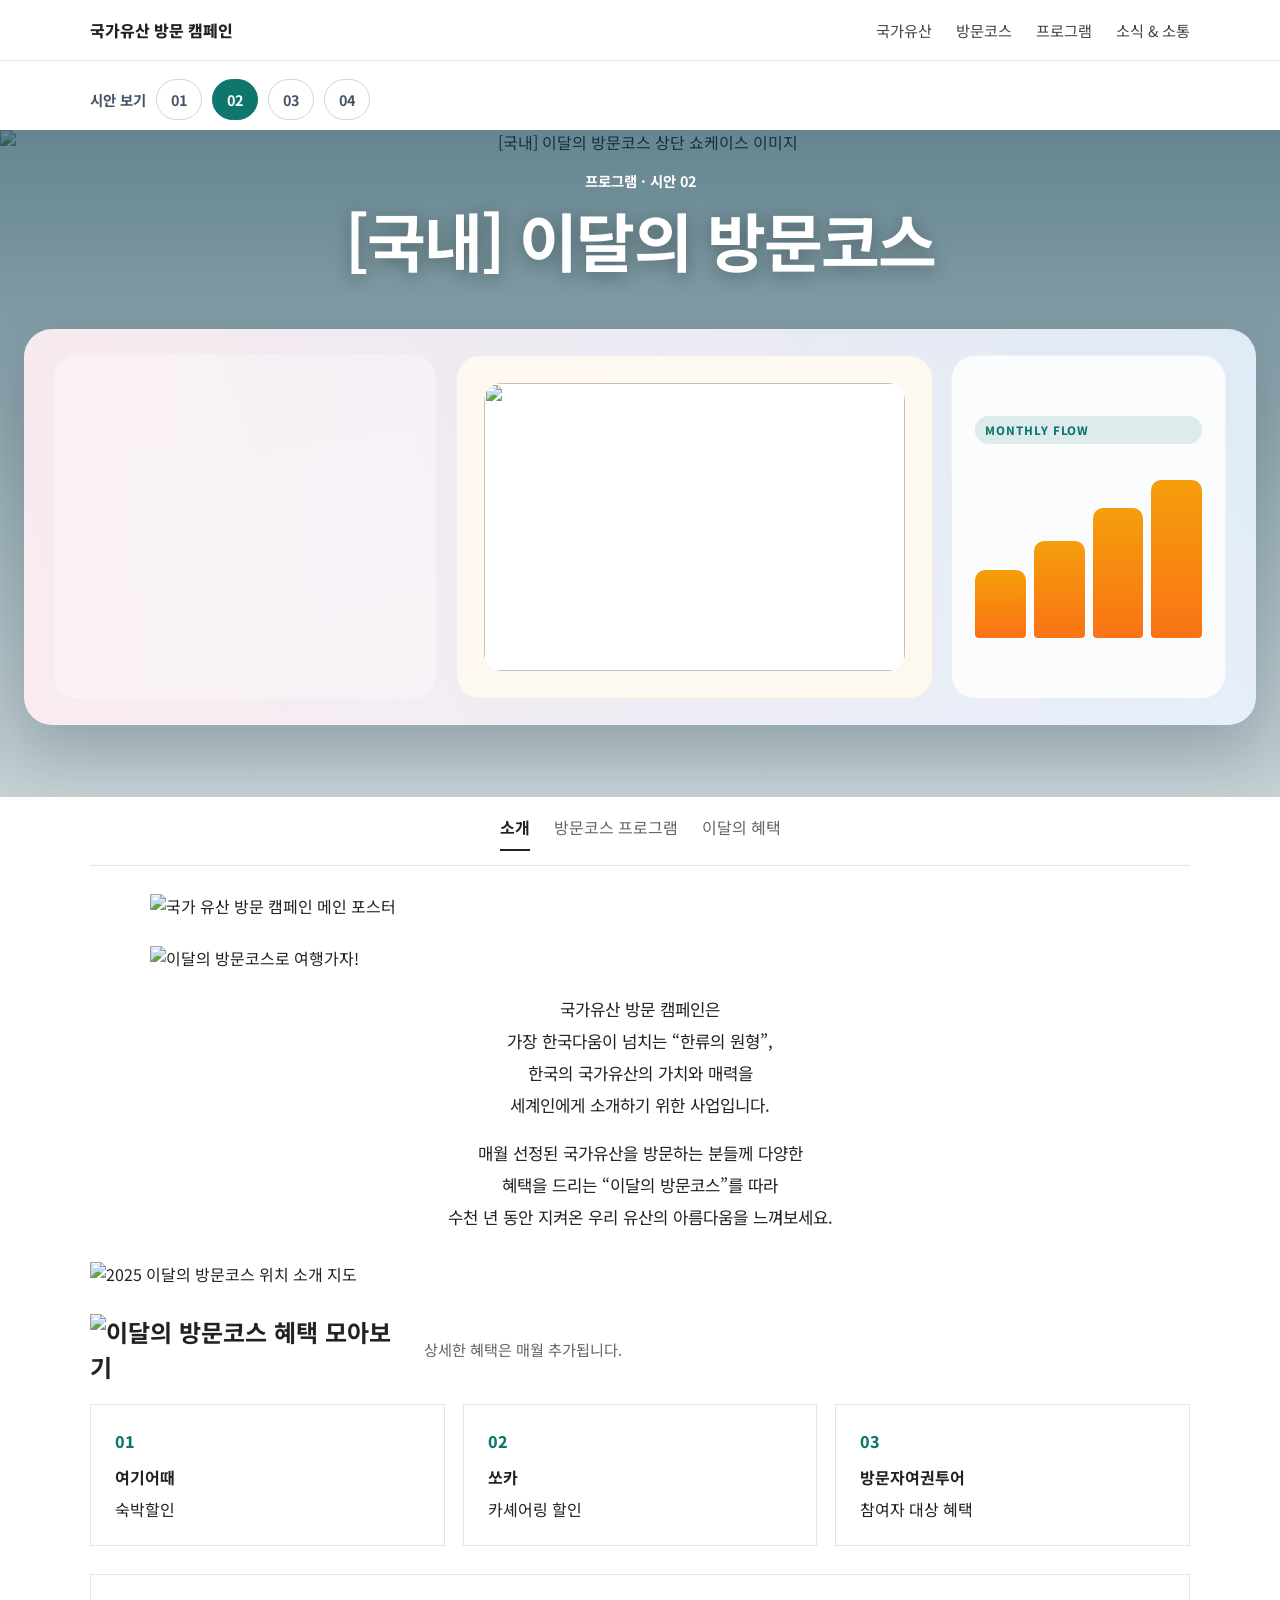
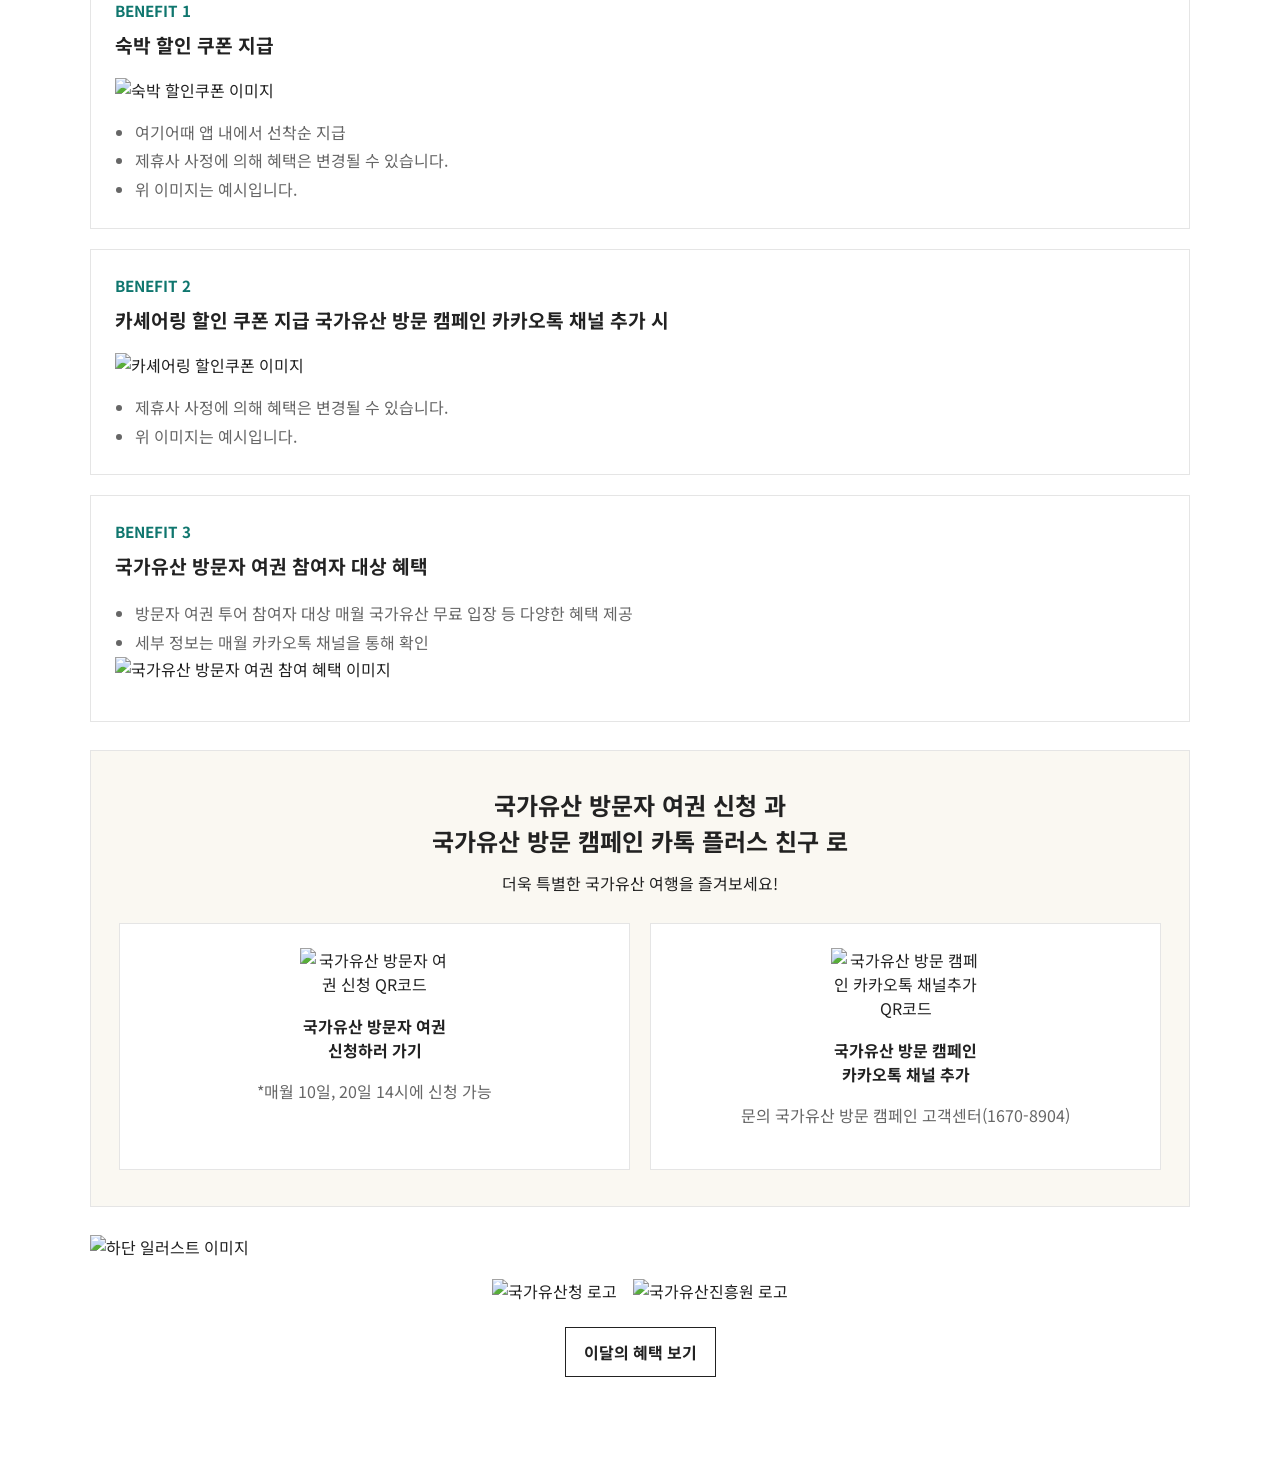
==== commit 8674c0e8: "Animate concept 02 with horizontal showcase" ====
--- a/page2.html
+++ b/page2.html
@@ -39,122 +39,89 @@
       <div class="hero-banner-overlay"></div>
       <div class="breadcrumb hero-breadcrumb">프로그램 · 시안 02</div>
       <h1 class="page-title hero-title">[국내] 이달의 방문코스</h1>
-      <section class="rolling-showcase" aria-label="쇼케이스 롤링 배너">
-        <article class="rolling-slide rolling-slide-overview">
-          <div class="rolling-copy">
+      <section class="rolling-showcase rolling-showcase-horizontal" aria-label="쇼케이스 롤링 배너">
+        <div class="rolling-copy-stage">
+          <article class="rolling-copy-card">
             <span class="rolling-eyebrow">01 EXPERIENCE</span>
             <h2>캠페인 개요</h2>
-            <p>이달의 방문코스 전체 흐름과 핵심 메시지를 큰 화면에서 먼저 보여주는 인트로 시안입니다.</p>
+            <p>이달의 방문코스 전체 흐름과 핵심 메시지를 한 번에 보여주는 인트로 장면입니다.</p>
             <strong>#HERITAGE INTRO</strong>
-          </div>
-          <div class="rolling-visual rolling-visual-overview" aria-hidden="true">
-            <div class="visual-panel visual-panel-wide">
-              <span class="metric-pill">MONTHLY FLOW</span>
-              <div class="bar-chart">
-                <span style="height: 38%"></span>
-                <span style="height: 54%"></span>
-                <span style="height: 72%"></span>
-                <span style="height: 88%"></span>
-              </div>
-            </div>
-            <div class="visual-panel visual-panel-tall">
-              <div class="stat-row">
-                <b>대표 코스</b>
-                <strong>12+</strong>
-              </div>
-              <div class="mini-grid">
-                <span></span><span></span><span></span><span></span>
-              </div>
-            </div>
-          </div>
-        </article>
-
-        <article class="rolling-slide rolling-slide-monthly">
-          <div class="rolling-copy">
+          </article>
+          <article class="rolling-copy-card">
             <span class="rolling-eyebrow">02 ROUTE MAP</span>
             <h2>방문코스 지도</h2>
-            <p>권역별 이동 동선과 주요 포인트를 강조해서 방문 흐름이 한눈에 보이도록 구성한 시안입니다.</p>
+            <p>대표 권역과 방문 흐름을 지도형 비주얼로 보여주면서 전체 동선을 자연스럽게 안내합니다.</p>
             <strong>#REGION MAP</strong>
-          </div>
-          <div class="rolling-visual rolling-visual-map" aria-hidden="true">
-            <div class="visual-panel visual-panel-wide">
-              <div class="route-map route-map-large">
-                <span></span>
-                <span></span>
-                <span></span>
-              </div>
-            </div>
-            <div class="visual-panel visual-panel-tall">
-              <div class="route-stack">
-                <span></span>
-                <span></span>
-                <span></span>
-              </div>
-              <div class="stat-row">
-                <b>추천 권역</b>
-                <strong>4개</strong>
-              </div>
-            </div>
-          </div>
-        </article>
-
-        <article class="rolling-slide rolling-slide-benefits">
-          <div class="rolling-copy">
+          </article>
+          <article class="rolling-copy-card">
             <span class="rolling-eyebrow">03 SPECIAL BENEFIT</span>
             <h2>혜택 모아보기</h2>
-            <p>숙박, 이동, 참여 혜택의 비중을 크게 보여주면서 제휴 혜택을 빠르게 인지하게 만드는 시안입니다.</p>
+            <p>숙박, 이동, 참여 혜택을 핵심 숫자와 함께 크게 보여줘 프로모션 인지가 빠른 시안입니다.</p>
             <strong>#BENEFIT BOARD</strong>
-          </div>
-          <div class="rolling-visual rolling-visual-benefit" aria-hidden="true">
-            <div class="visual-panel visual-panel-wide">
-              <div class="donut-chart donut-chart-large">
-                <span>3</span>
-              </div>
-              <div class="legend-row legend-row-wide">
-                <i></i><b>숙박</b>
-                <i></i><b>이동</b>
-                <i></i><b>투어</b>
-              </div>
-            </div>
-            <div class="visual-panel visual-panel-tall">
-              <div class="benefit-ticket">
-                <em>COUPON</em>
-                <strong>20,000</strong>
-              </div>
-            </div>
-          </div>
-        </article>
-
-        <article class="rolling-slide rolling-slide-qr">
-          <div class="rolling-copy">
+          </article>
+          <article class="rolling-copy-card">
             <span class="rolling-eyebrow">04 QR ENTRY</span>
             <h2>참여 QR</h2>
-            <p>방문자 여권 신청과 카카오톡 채널 연결을 메인 행동으로 두고 진입 동선을 직접 안내하는 시안입니다.</p>
+            <p>여권 신청과 채널 추가까지 연결되는 진입 단계를 메인 행동 중심으로 강조합니다.</p>
             <strong>#2 STEP ENTRY</strong>
+          </article>
+        </div>
+
+        <div class="rolling-visual-stage" aria-hidden="true">
+          <div class="rolling-visual-track">
+            <article class="rolling-visual-frame visual-theme-overview">
+              <div class="frame-main">
+                <img src="https://www.kh.or.kr/visit/resource/www/img/course_introduction_info_img1.png" alt="">
+              </div>
+              <div class="frame-side frame-side-overview">
+                <span class="metric-pill">MONTHLY FLOW</span>
+                <div class="bar-chart">
+                  <span style="height: 38%"></span>
+                  <span style="height: 54%"></span>
+                  <span style="height: 72%"></span>
+                  <span style="height: 88%"></span>
+                </div>
+              </div>
+            </article>
+
+            <article class="rolling-visual-frame visual-theme-map">
+              <div class="frame-main">
+                <img src="https://www.kh.or.kr/visit/resource/www/img/course_introduction_map_img1.png" alt="">
+              </div>
+              <div class="frame-side frame-side-map">
+                <div class="route-stack">
+                  <span></span>
+                  <span></span>
+                  <span></span>
+                </div>
+              </div>
+            </article>
+
+            <article class="rolling-visual-frame visual-theme-benefit">
+              <div class="frame-main">
+                <img src="https://www.kh.or.kr/visit/resource/www/img/course_introduction_coupon_img1.png" alt="">
+              </div>
+              <div class="frame-side frame-side-benefit">
+                <div class="benefit-ticket">
+                  <em>COUPON</em>
+                  <strong>20,000</strong>
+                </div>
+              </div>
+            </article>
+
+            <article class="rolling-visual-frame visual-theme-qr">
+              <div class="frame-main">
+                <img src="https://www.kh.or.kr/visit/resource/www/img/course_introduction_qr_img1.png" alt="">
+              </div>
+              <div class="frame-side frame-side-qr">
+                <div class="step-board">
+                  <span>STEP 1</span>
+                  <span>STEP 2</span>
+                </div>
+              </div>
+            </article>
           </div>
-          <div class="rolling-visual rolling-visual-qr" aria-hidden="true">
-            <div class="visual-panel visual-panel-wide">
-              <div class="qr-grid qr-grid-large">
-                <span></span><span></span><span></span><span></span><span></span><span></span>
-                <span></span><span></span><span></span><span></span><span></span><span></span>
-                <span></span><span></span><span></span><span></span><span></span><span></span>
-                <span></span><span></span><span></span><span></span><span></span><span></span>
-                <span></span><span></span><span></span><span></span><span></span><span></span>
-                <span></span><span></span><span></span><span></span><span></span><span></span>
-              </div>
-            </div>
-            <div class="visual-panel visual-panel-tall">
-              <div class="step-board">
-                <span>STEP 1</span>
-                <span>STEP 2</span>
-              </div>
-              <div class="stat-row">
-                <b>참여 동선</b>
-                <strong>2 STEP</strong>
-              </div>
-            </div>
-          </div>
-        </article>
+        </div>
       </section>
     </section>
 
--- a/styles.css
+++ b/styles.css
@@ -209,57 +209,64 @@
   margin-top: 52px;
 }
 
-.rolling-slide {
-  position: absolute;
-  inset: 0;
-  display: grid;
-  grid-template-columns: minmax(240px, 0.9fr) minmax(0, 1.6fr);
+.rolling-showcase-horizontal {
+  display: grid;
+  grid-template-columns: minmax(260px, 0.72fr) minmax(0, 1.45fr);
   gap: 20px;
   align-items: stretch;
   padding: 26px 30px;
   border-radius: 28px;
   background: linear-gradient(90deg, rgba(252, 237, 242, 0.96), rgba(234, 243, 255, 0.9));
   box-shadow: 0 28px 60px rgba(5, 26, 46, 0.2);
-  opacity: 0;
-  transform: translateY(16px) scale(0.985);
-  animation: rolling-showcase 16s infinite;
-  pointer-events: none;
-}
-
-.rolling-slide:nth-child(2) {
-  animation-delay: 4s;
-}
-
-.rolling-slide:nth-child(3) {
-  animation-delay: 8s;
-}
-
-.rolling-slide:nth-child(4) {
-  animation-delay: 12s;
-}
-
-.rolling-copy {
+}
+
+.rolling-copy-stage {
+  position: relative;
+  overflow: hidden;
+  border-radius: 24px;
+  background: rgba(255, 255, 255, 0.34);
+}
+
+.rolling-copy-card {
+  position: absolute;
+  inset: 0;
   display: flex;
   flex-direction: column;
   justify-content: center;
+  padding: 10px 6px 10px 0;
   color: #111827;
   text-align: left;
-}
-
-.rolling-copy h2 {
+  opacity: 0;
+  transform: translateX(44px);
+  animation: rolling-copy-swap 16s infinite;
+}
+
+.rolling-copy-card:nth-child(2) {
+  animation-delay: 4s;
+}
+
+.rolling-copy-card:nth-child(3) {
+  animation-delay: 8s;
+}
+
+.rolling-copy-card:nth-child(4) {
+  animation-delay: 12s;
+}
+
+.rolling-copy-card h2 {
   margin: 0 0 16px;
   font-size: clamp(2rem, 3.6vw, 3.4rem);
   line-height: 1.05;
   letter-spacing: -0.04em;
 }
 
-.rolling-copy p {
+.rolling-copy-card p {
   margin: 0;
   font-size: 1rem;
   line-height: 1.6;
 }
 
-.rolling-copy strong {
+.rolling-copy-card strong {
   margin-top: 14px;
   color: #667085;
   font-size: 1rem;
@@ -273,13 +280,28 @@
   letter-spacing: 0.08em;
 }
 
-.rolling-visual {
-  display: grid;
-  grid-template-columns: minmax(0, 1.25fr) minmax(220px, 0.75fr);
+.rolling-visual-stage {
+  overflow: hidden;
+  border-radius: 24px;
+}
+
+.rolling-visual-track {
+  display: flex;
+  width: 400%;
+  height: 100%;
+  animation: rolling-visual-track 16s infinite;
+}
+
+.rolling-visual-frame {
+  display: grid;
+  grid-template-columns: minmax(0, 1.25fr) minmax(220px, 0.72fr);
   gap: 18px;
-}
-
-.visual-panel {
+  width: 25%;
+  min-width: 25%;
+}
+
+.frame-main,
+.frame-side {
   display: flex;
   flex-direction: column;
   justify-content: center;
@@ -289,16 +311,22 @@
   box-shadow: inset 0 0 0 1px rgba(15, 23, 42, 0.05);
 }
 
-.visual-panel-wide {
+.frame-main {
   padding: 28px;
 }
 
-.visual-panel-tall {
+.frame-side {
   padding: 24px;
 }
 
-.rolling-visual-overview .bar-chart {
-  height: 180px;
+.frame-main img {
+  display: block;
+  width: 100%;
+  height: 100%;
+  min-height: 280px;
+  object-fit: cover;
+  border-radius: 18px;
+  background: #fff;
 }
 
 .mini-grid {
@@ -314,8 +342,8 @@
   background: linear-gradient(135deg, rgba(15, 118, 110, 0.14), rgba(245, 158, 11, 0.18));
 }
 
-.route-map-large {
-  height: 220px;
+.frame-side-overview .bar-chart {
+  height: 180px;
 }
 
 .route-stack {
@@ -396,46 +424,72 @@
   font-weight: 800;
 }
 
-.rolling-slide-overview {
-  background: linear-gradient(90deg, rgba(255, 243, 224, 0.96), rgba(255, 255, 255, 0.92));
-}
-
-.rolling-slide-monthly {
-  background: linear-gradient(90deg, rgba(233, 250, 245, 0.96), rgba(236, 246, 255, 0.92));
-}
-
-.rolling-slide-benefits {
-  background: linear-gradient(90deg, rgba(245, 240, 255, 0.96), rgba(255, 247, 237, 0.92));
-}
-
-.rolling-slide-qr {
-  background: linear-gradient(90deg, rgba(239, 246, 255, 0.96), rgba(243, 244, 246, 0.92));
-}
-
-@keyframes rolling-showcase {
+.visual-theme-overview .frame-main {
+  background: rgba(255, 250, 240, 0.92);
+}
+
+.visual-theme-map .frame-main {
+  background: rgba(240, 253, 250, 0.92);
+}
+
+.visual-theme-benefit .frame-main {
+  background: rgba(250, 245, 255, 0.92);
+}
+
+.visual-theme-qr .frame-main {
+  background: rgba(239, 246, 255, 0.92);
+}
+
+@keyframes rolling-copy-swap {
   0% {
     opacity: 0;
-    transform: translateY(16px) scale(0.985);
+    transform: translateX(44px);
   }
 
   4% {
     opacity: 1;
-    transform: translateY(0) scale(1);
+    transform: translateX(0);
   }
 
   21% {
     opacity: 1;
-    transform: translateY(0) scale(1);
+    transform: translateX(0);
   }
 
   25% {
     opacity: 0;
-    transform: translateY(-8px) scale(1.01);
+    transform: translateX(-32px);
   }
 
   100% {
     opacity: 0;
-    transform: translateY(-8px) scale(1.01);
+    transform: translateX(-32px);
+  }
+}
+
+@keyframes rolling-visual-track {
+  0%,
+  21% {
+    transform: translateX(0%);
+  }
+
+  25%,
+  46% {
+    transform: translateX(-25%);
+  }
+
+  50%,
+  71% {
+    transform: translateX(-50%);
+  }
+
+  75%,
+  96% {
+    transform: translateX(-75%);
+  }
+
+  100% {
+    transform: translateX(0%);
   }
 }
 
@@ -930,23 +984,31 @@
     margin-top: 26px;
   }
 
-  .rolling-slide {
+  .rolling-showcase-horizontal {
+    grid-template-columns: 1fr;
+    padding: 22px;
+  }
+
+  .rolling-copy-stage {
+    min-height: 220px;
+  }
+
+  .rolling-copy-card {
+    padding: 0;
+  }
+
+  .rolling-visual-track {
+    display: grid;
+    width: 100%;
+    animation: none;
+    gap: 14px;
+  }
+
+  .rolling-visual-frame {
     position: relative;
     grid-template-columns: 1fr;
-    height: auto;
     min-height: 0;
-    padding: 22px;
-    opacity: 1;
-    transform: none;
-    animation: none;
-  }
-
-  .rolling-slide + .rolling-slide {
-    margin-top: 14px;
-  }
-
-  .rolling-visual {
-    grid-template-columns: 1fr;
+    width: 100%;
   }
 
   .hero-quick-links {
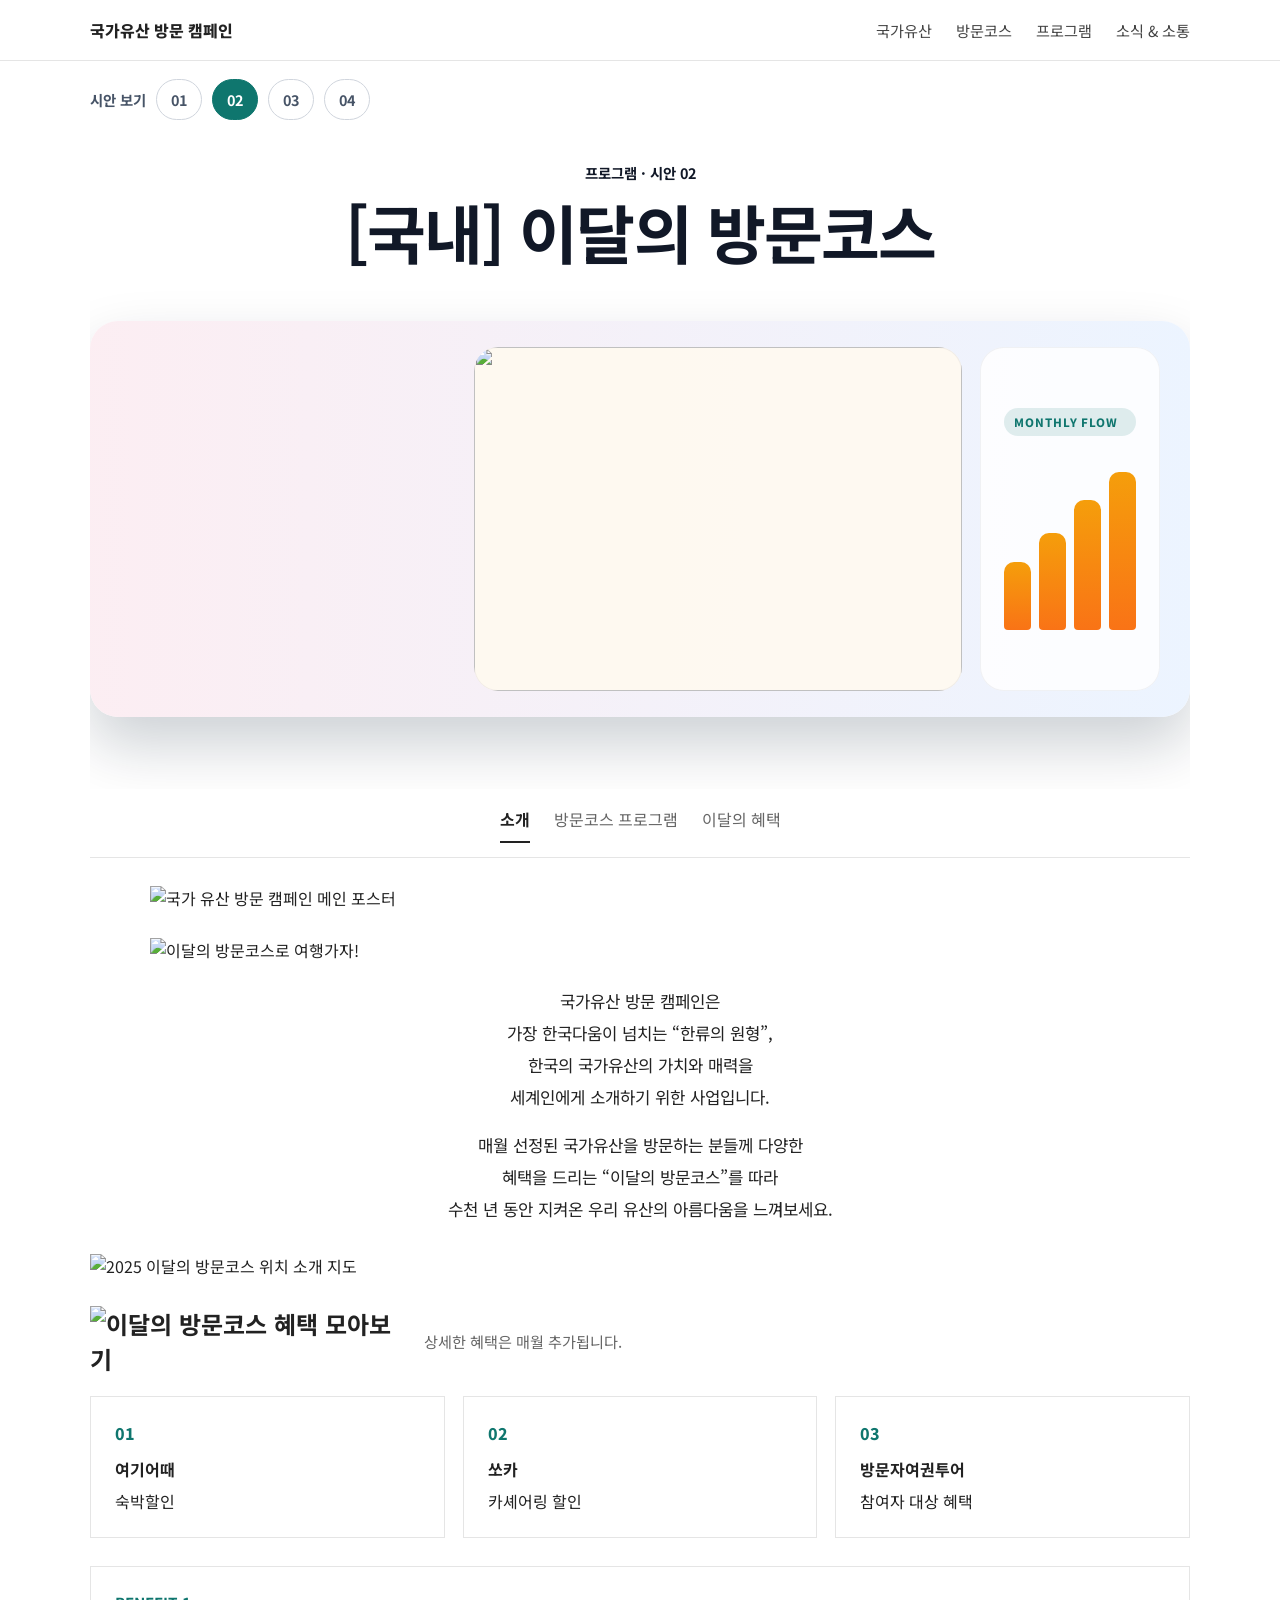
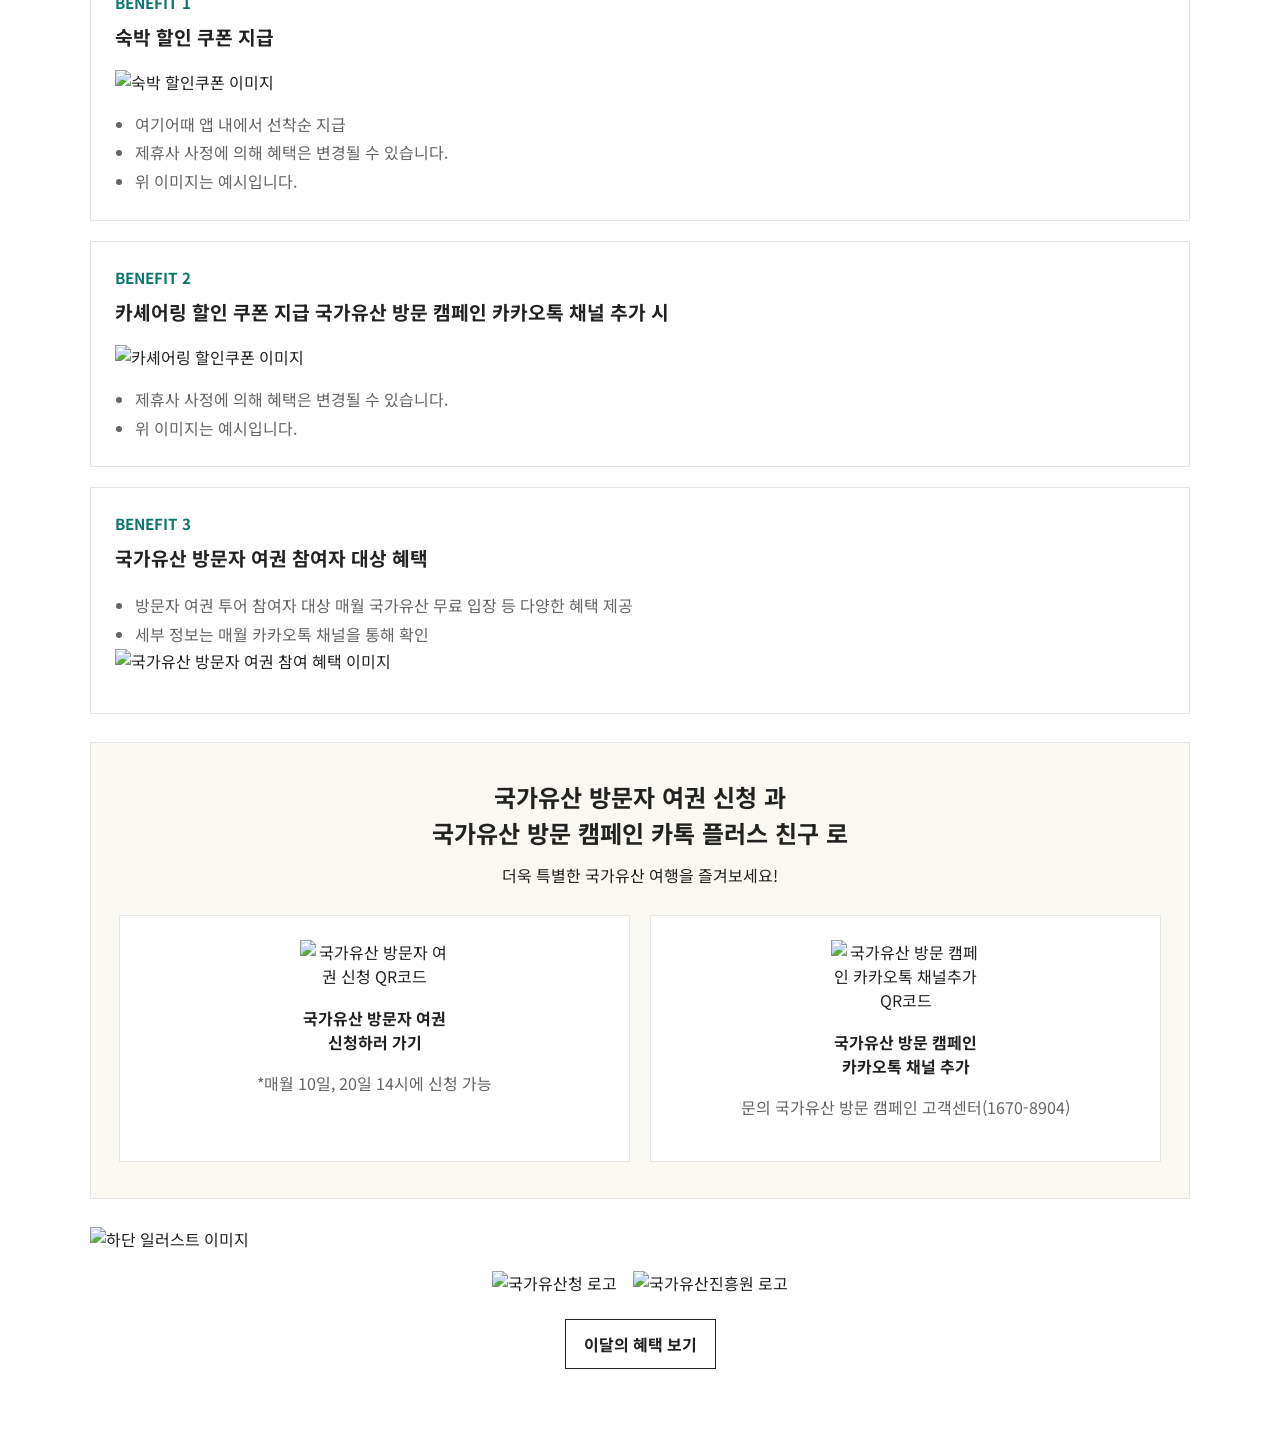
==== commit bf531ad2: "Refine showcase concepts for pages 2 to 4" ====
--- a/page2.html
+++ b/page2.html
@@ -31,46 +31,40 @@
       <a href="./page4.html">04</a>
     </nav>
     <section class="hero-banner">
-      <img
-        class="hero-banner-image"
-        src="https://www.kh.or.kr/visit/common/getImg.do?key=menu&name=202504/1738727171166.jpg"
-        alt="[국내] 이달의 방문코스 상단 쇼케이스 이미지"
-      >
-      <div class="hero-banner-overlay"></div>
       <div class="breadcrumb hero-breadcrumb">프로그램 · 시안 02</div>
       <h1 class="page-title hero-title">[국내] 이달의 방문코스</h1>
       <section class="rolling-showcase rolling-showcase-horizontal" aria-label="쇼케이스 롤링 배너">
         <div class="rolling-copy-stage">
-          <article class="rolling-copy-card">
+          <a class="rolling-copy-card" href="#section-overview">
             <span class="rolling-eyebrow">01 EXPERIENCE</span>
             <h2>캠페인 개요</h2>
             <p>이달의 방문코스 전체 흐름과 핵심 메시지를 한 번에 보여주는 인트로 장면입니다.</p>
             <strong>#HERITAGE INTRO</strong>
-          </article>
-          <article class="rolling-copy-card">
+          </a>
+          <a class="rolling-copy-card" href="#section-monthly">
             <span class="rolling-eyebrow">02 ROUTE MAP</span>
             <h2>방문코스 지도</h2>
             <p>대표 권역과 방문 흐름을 지도형 비주얼로 보여주면서 전체 동선을 자연스럽게 안내합니다.</p>
             <strong>#REGION MAP</strong>
-          </article>
-          <article class="rolling-copy-card">
+          </a>
+          <a class="rolling-copy-card" href="#section-benefits">
             <span class="rolling-eyebrow">03 SPECIAL BENEFIT</span>
             <h2>혜택 모아보기</h2>
             <p>숙박, 이동, 참여 혜택을 핵심 숫자와 함께 크게 보여줘 프로모션 인지가 빠른 시안입니다.</p>
             <strong>#BENEFIT BOARD</strong>
-          </article>
-          <article class="rolling-copy-card">
+          </a>
+          <a class="rolling-copy-card" href="#section-qr">
             <span class="rolling-eyebrow">04 QR ENTRY</span>
             <h2>참여 QR</h2>
             <p>여권 신청과 채널 추가까지 연결되는 진입 단계를 메인 행동 중심으로 강조합니다.</p>
             <strong>#2 STEP ENTRY</strong>
-          </article>
+          </a>
         </div>
 
         <div class="rolling-visual-stage" aria-hidden="true">
           <div class="rolling-visual-track">
-            <article class="rolling-visual-frame visual-theme-overview">
-              <div class="frame-main">
+            <a class="rolling-visual-frame visual-theme-overview" href="#section-overview">
+              <div class="frame-main frame-main-image">
                 <img src="https://www.kh.or.kr/visit/resource/www/img/course_introduction_info_img1.png" alt="">
               </div>
               <div class="frame-side frame-side-overview">
@@ -82,10 +76,10 @@
                   <span style="height: 88%"></span>
                 </div>
               </div>
-            </article>
-
-            <article class="rolling-visual-frame visual-theme-map">
-              <div class="frame-main">
+            </a>
+
+            <a class="rolling-visual-frame visual-theme-map" href="#section-monthly">
+              <div class="frame-main frame-main-image">
                 <img src="https://www.kh.or.kr/visit/resource/www/img/course_introduction_map_img1.png" alt="">
               </div>
               <div class="frame-side frame-side-map">
@@ -95,10 +89,10 @@
                   <span></span>
                 </div>
               </div>
-            </article>
-
-            <article class="rolling-visual-frame visual-theme-benefit">
-              <div class="frame-main">
+            </a>
+
+            <a class="rolling-visual-frame visual-theme-benefit" href="#section-benefits">
+              <div class="frame-main frame-main-image">
                 <img src="https://www.kh.or.kr/visit/resource/www/img/course_introduction_coupon_img1.png" alt="">
               </div>
               <div class="frame-side frame-side-benefit">
@@ -107,10 +101,10 @@
                   <strong>20,000</strong>
                 </div>
               </div>
-            </article>
-
-            <article class="rolling-visual-frame visual-theme-qr">
-              <div class="frame-main">
+            </a>
+
+            <a class="rolling-visual-frame visual-theme-qr" href="#section-qr">
+              <div class="frame-main frame-main-image">
                 <img src="https://www.kh.or.kr/visit/resource/www/img/course_introduction_qr_img1.png" alt="">
               </div>
               <div class="frame-side frame-side-qr">
@@ -119,7 +113,7 @@
                   <span>STEP 2</span>
                 </div>
               </div>
-            </article>
+            </a>
           </div>
         </div>
       </section>
--- a/styles.css
+++ b/styles.css
@@ -121,16 +121,47 @@
 }
 
 body.variant-02 .hero-banner {
+  min-height: auto;
+  margin-left: 0;
+  margin-right: 0;
+  padding: 32px 0 72px;
+  align-items: stretch;
+  background: transparent;
+}
+
+body.variant-02 .hero-breadcrumb,
+body.variant-02 .hero-title {
+  color: #111827;
+  text-shadow: none;
+}
+
+body.variant-03 .hero-banner-overlay {
+  background: linear-gradient(rgba(58, 28, 113, 0.5), rgba(20, 24, 82, 0.2));
+}
+
+body.variant-03 .hero-banner {
   align-items: stretch;
   padding-bottom: 72px;
 }
 
-body.variant-03 .hero-banner-overlay {
-  background: linear-gradient(rgba(58, 28, 113, 0.5), rgba(20, 24, 82, 0.2));
-}
-
 body.variant-04 .hero-banner-overlay {
   background: linear-gradient(rgba(120, 53, 15, 0.42), rgba(20, 83, 45, 0.22));
+}
+
+body.variant-04 .hero-banner {
+  align-items: stretch;
+  min-height: auto;
+  margin-left: 0;
+  margin-right: 0;
+  padding: 32px 0 72px;
+  padding-bottom: 72px;
+  background: transparent;
+}
+
+body.variant-04 .hero-breadcrumb,
+body.variant-04 .hero-title {
+  color: #111827;
+  text-shadow: none;
 }
 
 .breadcrumb {
@@ -211,7 +242,7 @@
 
 .rolling-showcase-horizontal {
   display: grid;
-  grid-template-columns: minmax(260px, 0.72fr) minmax(0, 1.45fr);
+  grid-template-columns: minmax(300px, 0.72fr) minmax(0, 1.48fr);
   gap: 20px;
   align-items: stretch;
   padding: 26px 30px;
@@ -222,9 +253,10 @@
 
 .rolling-copy-stage {
   position: relative;
+  min-height: 100%;
   overflow: hidden;
   border-radius: 24px;
-  background: rgba(255, 255, 255, 0.34);
+  background: transparent;
 }
 
 .rolling-copy-card {
@@ -239,6 +271,7 @@
   opacity: 0;
   transform: translateX(44px);
   animation: rolling-copy-swap 16s infinite;
+  cursor: pointer;
 }
 
 .rolling-copy-card:nth-child(2) {
@@ -281,6 +314,7 @@
 }
 
 .rolling-visual-stage {
+  min-height: 100%;
   overflow: hidden;
   border-radius: 24px;
 }
@@ -294,10 +328,11 @@
 
 .rolling-visual-frame {
   display: grid;
-  grid-template-columns: minmax(0, 1.25fr) minmax(220px, 0.72fr);
+  grid-template-columns: minmax(0, 1.5fr) minmax(180px, 0.5fr);
   gap: 18px;
   width: 25%;
   min-width: 25%;
+  cursor: pointer;
 }
 
 .frame-main,
@@ -319,14 +354,102 @@
   padding: 24px;
 }
 
-.frame-main img {
+.frame-main-infographic {
+  min-height: 320px;
+  background: linear-gradient(180deg, rgba(255, 255, 255, 0.98), rgba(248, 250, 252, 0.94));
+}
+
+.frame-main-image {
+  padding: 0;
+  background: #fff;
+}
+
+.frame-main-image img {
   display: block;
   width: 100%;
   height: 100%;
-  min-height: 280px;
+  min-height: 320px;
   object-fit: cover;
+}
+
+.info-board,
+.route-dashboard,
+.benefit-dashboard,
+.qr-dashboard {
+  display: flex;
+  flex-direction: column;
+  justify-content: center;
+  width: 100%;
+  height: 100%;
+  min-height: 264px;
   border-radius: 18px;
-  background: #fff;
+}
+
+.info-board {
+  padding: 20px;
+  background: linear-gradient(135deg, rgba(255, 247, 237, 0.96), rgba(255, 255, 255, 0.92));
+}
+
+.info-board-header {
+  display: flex;
+  align-items: center;
+  justify-content: space-between;
+  gap: 14px;
+}
+
+.info-board-header strong {
+  font-size: 1.15rem;
+  letter-spacing: 0.08em;
+}
+
+.info-tiles {
+  display: grid;
+  grid-template-columns: repeat(4, 1fr);
+  gap: 12px;
+  margin: 18px 0 20px;
+}
+
+.info-tiles span {
+  aspect-ratio: 1 / 1;
+  border-radius: 16px;
+  background: linear-gradient(135deg, rgba(245, 158, 11, 0.2), rgba(15, 118, 110, 0.18));
+}
+
+.bar-chart-wide {
+  height: 150px;
+}
+
+.route-dashboard {
+  padding: 18px;
+  gap: 18px;
+  background: linear-gradient(135deg, rgba(236, 253, 245, 0.96), rgba(239, 246, 255, 0.94));
+}
+
+.route-dots {
+  display: flex;
+  gap: 12px;
+  justify-content: center;
+}
+
+.route-dots span {
+  width: 14px;
+  height: 14px;
+  border-radius: 50%;
+  background: #0f766e;
+  box-shadow: 0 4px 10px rgba(15, 118, 110, 0.22);
+}
+
+.benefit-dashboard {
+  align-items: center;
+  padding: 20px;
+  background: linear-gradient(135deg, rgba(250, 245, 255, 0.96), rgba(255, 247, 237, 0.92));
+}
+
+.qr-dashboard {
+  display: grid;
+  place-items: center;
+  padding: 20px;
+  background: linear-gradient(135deg, rgba(239, 246, 255, 0.96), rgba(255, 255, 255, 0.92));
 }
 
 .mini-grid {
@@ -561,6 +684,161 @@
   background: linear-gradient(180deg, #eef2ff, #fff);
 }
 
+.hero-slider-showcase {
+  --hero-slider-offset: 160px;
+  position: relative;
+  z-index: 1;
+  width: min(1320px, calc(100% + 120px));
+  margin-top: 72px;
+  margin-left: calc(50% - 50vw);
+  margin-right: calc(50% - 50vw);
+  overflow: hidden;
+}
+
+.hero-slider-track {
+  display: flex;
+  gap: 22px;
+  width: max-content;
+  padding: 0;
+  animation: hero-slider-marquee 24s linear infinite;
+}
+
+.hero-slider-card {
+  display: flex;
+  flex-direction: column;
+  width: 240px;
+  min-width: 240px;
+  min-height: 360px;
+  padding: 18px;
+  border-radius: 22px;
+  box-shadow: 0 18px 34px rgba(8, 15, 39, 0.18);
+  backdrop-filter: blur(6px);
+}
+
+.hero-slider-card:nth-child(4n + 1) {
+  transform: translateY(10px);
+}
+
+.hero-slider-card:nth-child(4n + 2) {
+  transform: translateY(0);
+}
+
+.hero-slider-card:nth-child(4n + 3) {
+  transform: translateY(-8px);
+}
+
+.hero-slider-card:nth-child(4n + 4) {
+  transform: translateY(6px);
+}
+
+.hero-slider-visual {
+  display: grid;
+  place-items: center;
+  flex: 1;
+  margin-top: 18px;
+  border-radius: 18px;
+  background: rgba(255, 255, 255, 0.88);
+}
+
+.hero-slider-barset {
+  display: flex;
+  align-items: end;
+  gap: 10px;
+  height: 150px;
+}
+
+.hero-slider-barset span {
+  width: 34px;
+  border-radius: 12px 12px 4px 4px;
+  background: linear-gradient(180deg, #fb7185, #f97316);
+}
+
+.hero-slider-route {
+  position: relative;
+  width: 148px;
+  height: 148px;
+}
+
+.hero-slider-route::before {
+  position: absolute;
+  left: 16px;
+  right: 16px;
+  top: 72px;
+  border-top: 3px dashed rgba(15, 118, 110, 0.5);
+  content: "";
+}
+
+.hero-slider-route span {
+  position: absolute;
+  top: 61px;
+  width: 22px;
+  height: 22px;
+  border: 4px solid #fff;
+  border-radius: 50%;
+  background: #0f766e;
+}
+
+.hero-slider-route span:nth-child(1) {
+  left: 8px;
+}
+
+.hero-slider-route span:nth-child(2) {
+  left: calc(50% - 11px);
+}
+
+.hero-slider-route span:nth-child(3) {
+  right: 8px;
+}
+
+.hero-slider-donut {
+  width: 132px;
+  height: 132px;
+  border-radius: 50%;
+  background: conic-gradient(#8b5cf6 0 36%, #0f766e 36% 68%, #f59e0b 68% 100%);
+  position: relative;
+}
+
+.hero-slider-donut::after {
+  position: absolute;
+  inset: 26px;
+  border-radius: 50%;
+  background: #fff;
+  content: "";
+}
+
+.hero-slider-qr {
+  display: grid;
+  grid-template-columns: repeat(4, 16px);
+  gap: 6px;
+  padding: 16px;
+  border-radius: 18px;
+  background: #fff;
+}
+
+.hero-slider-qr span {
+  width: 16px;
+  height: 16px;
+  border-radius: 4px;
+  background: #0f172a;
+}
+
+.hero-slider-qr span:nth-child(2),
+.hero-slider-qr span:nth-child(5),
+.hero-slider-qr span:nth-child(8),
+.hero-slider-qr span:nth-child(11) {
+  background: #cbd5e1;
+}
+
+@keyframes hero-slider-marquee {
+  0% {
+    transform: translateX(var(--hero-slider-offset));
+  }
+
+  100% {
+    transform: translateX(calc(var(--hero-slider-offset) - ((240px * 4) + (22px * 4))));
+  }
+}
+
 body.variant-04 .quick-card-overview {
   background: linear-gradient(180deg, #fffbeb, #fff);
 }
@@ -575,6 +853,127 @@
 
 body.variant-04 .quick-card-qr {
   background: linear-gradient(180deg, #f0f9ff, #fff);
+}
+
+.editorial-showcase {
+  position: relative;
+  z-index: 1;
+  display: grid;
+  grid-template-columns: repeat(3, minmax(0, 1fr));
+  grid-template-rows: repeat(2, minmax(220px, auto));
+  gap: 16px;
+  width: min(1080px, 100%);
+  margin: 56px auto 0;
+}
+
+.editorial-tile {
+  display: flex;
+  flex-direction: column;
+  justify-content: space-between;
+  overflow: hidden;
+  border-radius: 24px;
+  padding: 22px;
+  color: #fff;
+  box-shadow: 0 22px 42px rgba(10, 18, 34, 0.22);
+}
+
+.editorial-tile-overview {
+  grid-column: 1 / 2;
+  grid-row: 1 / 2;
+  background: linear-gradient(135deg, rgba(239, 68, 68, 0.88), rgba(251, 146, 60, 0.84));
+}
+
+.editorial-tile-monthly {
+  grid-column: 2 / 3;
+  grid-row: 1 / 2;
+  background: linear-gradient(135deg, rgba(15, 23, 42, 0.88), rgba(59, 130, 246, 0.74));
+}
+
+.editorial-tile-benefits {
+  grid-column: 3 / 4;
+  grid-row: 1 / 2;
+  background: linear-gradient(135deg, rgba(8, 47, 73, 0.9), rgba(14, 165, 233, 0.72));
+}
+
+.editorial-tile-qr {
+  grid-column: 1 / 4;
+  grid-row: 2 / 3;
+  display: grid;
+  grid-template-columns: minmax(260px, 0.8fr) minmax(0, 1fr);
+  align-items: center;
+  background: linear-gradient(135deg, rgba(244, 244, 245, 0.94), rgba(226, 232, 240, 0.9));
+  color: #111827;
+}
+
+.editorial-tile-qr .editorial-copy p {
+  max-width: 32ch;
+  text-align: center;
+}
+
+.editorial-copy span {
+  display: inline-block;
+  margin-bottom: 12px;
+  font-size: 0.8rem;
+  font-weight: 800;
+  letter-spacing: 0.08em;
+  opacity: 0.9;
+}
+
+.editorial-copy strong {
+  display: block;
+  font-size: clamp(1.5rem, 2.4vw, 2.2rem);
+  line-height: 1.08;
+  letter-spacing: -0.04em;
+}
+
+.editorial-copy p {
+  margin: 12px 0 0;
+  line-height: 1.55;
+}
+
+.editorial-visual {
+  display: grid;
+  place-items: center;
+  min-height: 140px;
+  margin-top: 18px;
+  border-radius: 20px;
+  background: rgba(255, 255, 255, 0.16);
+}
+
+.editorial-visual-overview,
+.editorial-visual-monthly,
+.editorial-visual-benefits {
+  background: rgba(255, 255, 255, 0.18);
+}
+
+.editorial-visual-qr {
+  min-height: 180px;
+  margin-top: 0;
+  background: transparent;
+}
+
+.editorial-visual img {
+  display: block;
+  width: 100%;
+  height: 100%;
+  max-height: 280px;
+  object-fit: cover;
+  border-radius: 16px;
+  background: #fff;
+}
+
+.editorial-qr-pair {
+  display: grid;
+  grid-template-columns: repeat(2, minmax(0, 1fr));
+  gap: 16px;
+  width: 100%;
+  align-items: center;
+}
+
+.editorial-qr-pair img {
+  max-height: 220px;
+  object-fit: contain;
+  background: transparent;
 }
 
 .quick-card-step {
@@ -978,12 +1377,62 @@
     padding: 28px 18px 36px;
   }
 
+  body.variant-02 .hero-banner {
+    padding: 24px 0 40px;
+  }
+
+  body.variant-03 .hero-banner {
+    padding-bottom: 44px;
+  }
+
+  body.variant-04 .hero-banner {
+    padding-bottom: 44px;
+  }
+
   .rolling-showcase {
     height: auto;
     min-height: 0;
     margin-top: 26px;
   }
 
+  .hero-slider-showcase {
+    --hero-slider-offset: 96px;
+    width: auto;
+    margin-top: 34px;
+    margin-left: calc(50% - 50vw);
+    margin-right: calc(50% - 50vw);
+  }
+
+  .hero-slider-track {
+    animation-duration: 18s;
+  }
+
+  .hero-slider-card {
+    width: 210px;
+    min-width: 210px;
+    min-height: 320px;
+  }
+
+  .editorial-showcase {
+    grid-template-columns: 1fr;
+    grid-template-rows: none;
+    width: 100%;
+    margin-top: 34px;
+  }
+
+  .editorial-tile,
+  .editorial-tile-overview,
+  .editorial-tile-monthly,
+  .editorial-tile-benefits,
+  .editorial-tile-qr {
+    grid-column: auto;
+    grid-row: auto;
+  }
+
+  .editorial-tile-qr {
+    grid-template-columns: 1fr;
+  }
+
   .rolling-showcase-horizontal {
     grid-template-columns: 1fr;
     padding: 22px;
@@ -995,6 +1444,10 @@
 
   .rolling-copy-card {
     padding: 0;
+  }
+
+  .rolling-visual-stage {
+    min-height: 0;
   }
 
   .rolling-visual-track {
